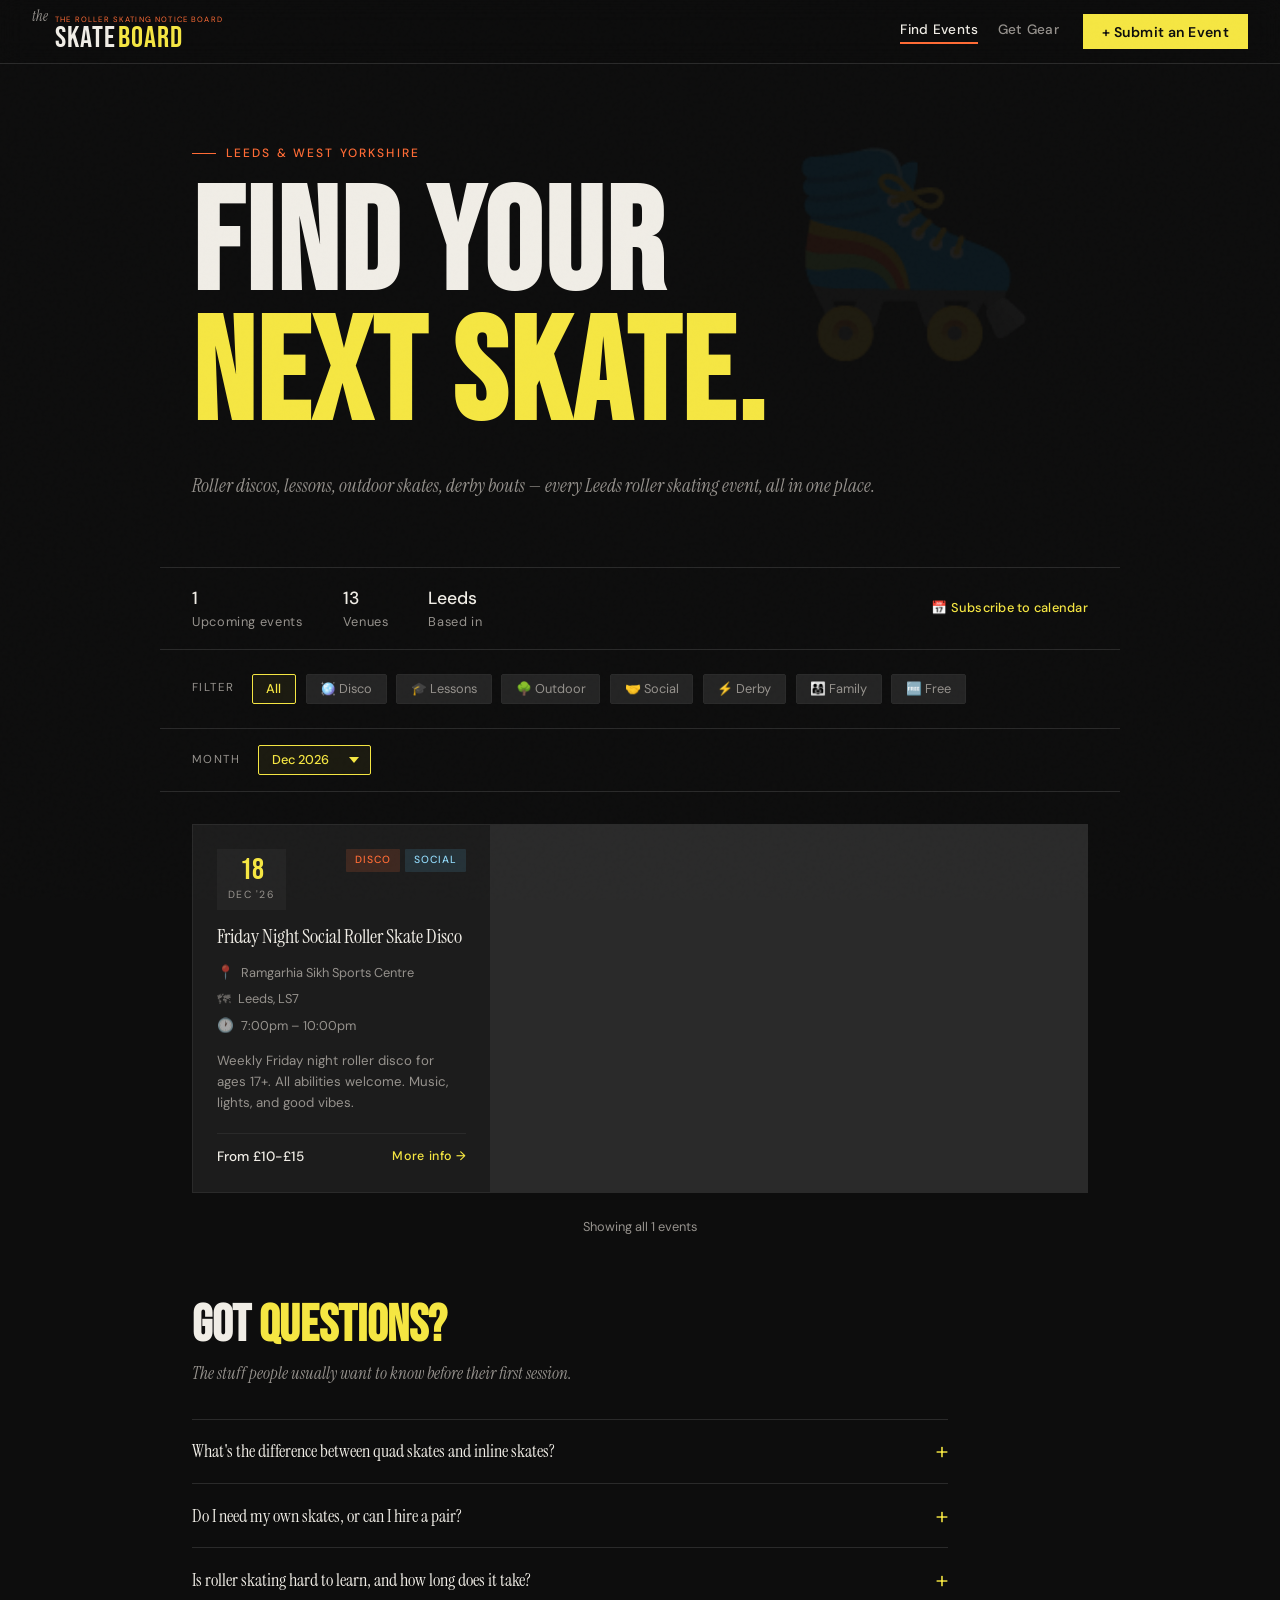
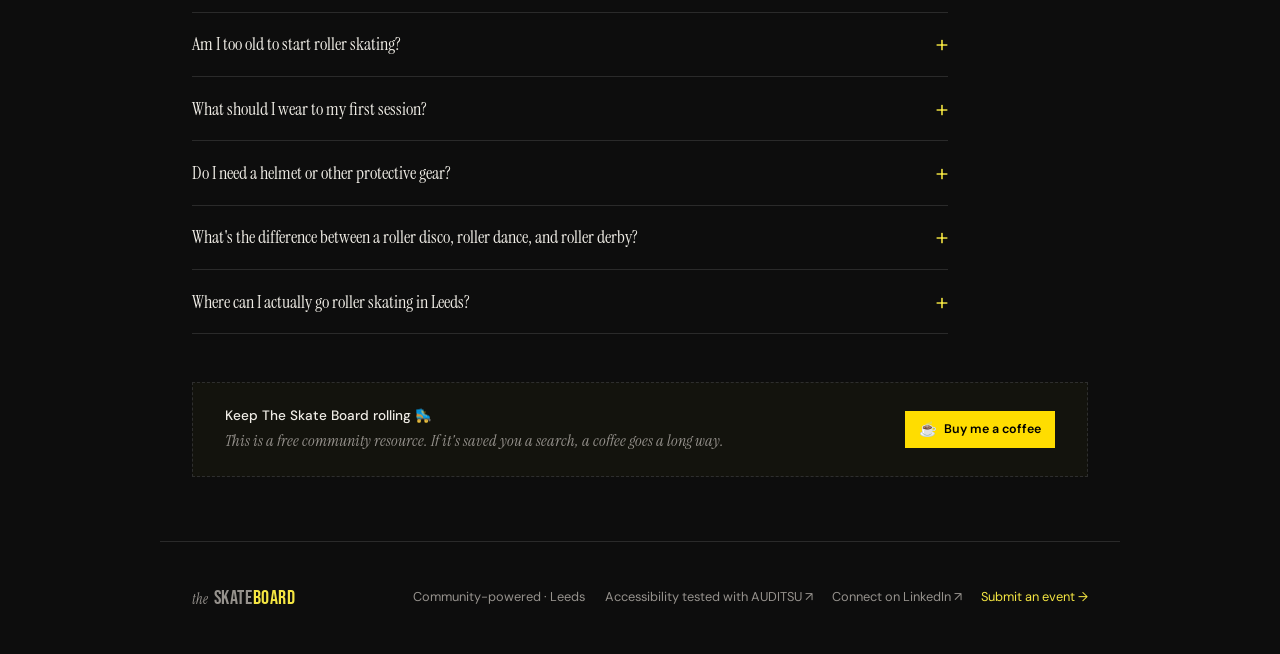
==== index.html @ 90098557 "Fix scroll-to-top doing nothing — anchor was on the sticky header Sharah confirmed the button click " ====
<!DOCTYPE html>
<html lang="en">
<head>
  <meta charset="UTF-8">
  <meta name="viewport" content="width=device-width, initial-scale=1.0">
  <title>The Skate Board — Rollerskating Events in Leeds</title>
  <meta name="description" content="Roller discos, lessons, outdoor skates, derby bouts and more — every rollerskating event in Leeds & West Yorkshire, all in one free, community-powered place.">
  <link rel="canonical" href="https://theskateboard.co.uk/">

  <link rel="icon" href="favicon.svg" type="image/svg+xml">

  <meta property="og:type" content="website">
  <meta property="og:site_name" content="The Skate Board">
  <meta property="og:title" content="The Skate Board — Rollerskating Events in Leeds">
  <meta property="og:description" content="Roller discos, lessons, outdoor skates, derby bouts and more — every rollerskating event in Leeds & West Yorkshire, all in one free, community-powered place.">
  <meta property="og:url" content="https://theskateboard.co.uk/">
  <meta property="og:image" content="https://theskateboard.co.uk/og-image.png">
  <meta property="og:image:width" content="1200">
  <meta property="og:image:height" content="630">

  <meta name="twitter:card" content="summary_large_image">
  <meta name="twitter:title" content="The Skate Board — Rollerskating Events in Leeds">
  <meta name="twitter:description" content="Roller discos, lessons, outdoor skates, derby bouts and more — every rollerskating event in Leeds & West Yorkshire, all in one free, community-powered place.">
  <meta name="twitter:image" content="https://theskateboard.co.uk/og-image.png">

  <script type="application/ld+json">
  {
    "@context": "https://schema.org",
    "@type": "FAQPage",
    "mainEntity": [
      {
        "@type": "Question",
        "name": "What's the difference between quad skates and inline skates?",
        "acceptedAnswer": { "@type": "Answer", "text": "Quad skates have four wheels arranged two-by-two, like a classic roller skate — they're generally more stable side-to-side, which makes them the go-to for roller disco, dance, and derby. Inline skates (\"rollerblades\") have wheels in a single row and suit speed and long-distance skating better. Nearly every session listed on this site is quad-skate focused." }
      },
      {
        "@type": "Question",
        "name": "Do I need my own skates, or can I hire a pair?",
        "acceptedAnswer": { "@type": "Answer", "text": "You can hire. Most beginner-friendly sessions in Leeds — including taster sessions and lessons — offer skate hire for a small extra fee, so there's nothing to buy before your first go. Once you know you're hooked, our gear page has recommendations for a first pair." }
      },
      {
        "@type": "Question",
        "name": "Is roller skating hard to learn, and how long does it take?",
        "acceptedAnswer": { "@type": "Answer", "text": "Most people can stand, push off, and stop with some confidence after two or three sessions. Getting properly comfortable — turning, skating backwards, controlling your speed — usually takes a few weeks of regular practice. Structured lessons get you there faster than going it alone." }
      },
      {
        "@type": "Question",
        "name": "Am I too old to start roller skating?",
        "acceptedAnswer": { "@type": "Answer", "text": "No — adult beginners are the backbone of the Leeds skating scene. Several sessions are aimed specifically at adults, and it's common for most attendees to be 40+. It's never too late to start." }
      },
      {
        "@type": "Question",
        "name": "What should I wear to my first session?",
        "acceptedAnswer": { "@type": "Answer", "text": "Something you can move freely in — leggings or joggers rather than jeans, and socks that come up over your ankle. Bring a water bottle; most venues warm up fast once everyone's moving." }
      },
      {
        "@type": "Question",
        "name": "Do I need a helmet or other protective gear?",
        "acceptedAnswer": { "@type": "Answer", "text": "It's strongly recommended, especially while you're learning to fall safely. A helmet and wrist guards are the two most worth having from day one, with knee pads a close third." }
      },
      {
        "@type": "Question",
        "name": "What's the difference between a roller disco, roller dance, and roller derby?",
        "acceptedAnswer": { "@type": "Answer", "text": "A roller disco is social skating to music, aimed at all levels. Roller dance is a specific skill discipline — footwork and choreography on skates, usually taught in structured classes. Roller derby is a full-contact team sport on skates." }
      },
      {
        "@type": "Question",
        "name": "Where can I actually go roller skating in Leeds?",
        "acceptedAnswer": { "@type": "Answer", "text": "Every listing on The Skate Board is a real, upcoming session somewhere in Leeds or West Yorkshire, from weekly roller discos to one-off outdoor meetups." }
      }
    ]
  }
  </script>

  <link href="https://fonts.googleapis.com/css2?family=Bebas+Neue&family=DM+Sans:ital,wght@0,300;0,400;0,500;1,300&family=Instrument+Serif:ital@0;1&display=swap" rel="stylesheet">
  <link rel="stylesheet" href="styles.css">
  <script src="https://server.fillout.com/embed/v1/"></script>
</head>
<body>

<div id="top" tabindex="-1" aria-label="Top of page"></div>
<header>
  <a href="#" class="logo">
    <span class="logo-the">the</span>
    <div class="logo-wrap">
      <span class="logo-notice">the roller skating notice board</span>
      <div style="display:flex;align-items:baseline;">
        <span class="logo-skate">Skate</span>
        <span class="logo-dot"> </span>
        <span class="logo-board">Board</span>
      </div>
    </div>
  </a>
  <div class="header-right">
    <!-- Hidden Fillout popup trigger — script needs this in the DOM -->
    <div
      id="fillout-popup"
      data-fillout-id="wkoEmzfZQ4us"
      data-fillout-embed-type="popup"
      data-fillout-button-text="open"
      data-fillout-dynamic-resize
      data-fillout-button-color="#f5e642"
      data-fillout-button-size="medium"
      data-fillout-inherit-parameters
      data-fillout-popup-size="medium"
      style="position:absolute;opacity:0;pointer-events:none;width:0;height:0;overflow:hidden;">
    </div>
    <nav class="site-nav">
      <a href="index.html" class="nav-link active">Find Events</a>
      <a href="gear.html" class="nav-link">Get Gear</a>
    </nav>
    <!-- Visible CTA — calls openFillout() -->
    <button class="submit-cta" onclick="openFillout()">+ Submit an Event</button>
  </div>
</header>

<div class="page-body">
  <aside class="sidebar sidebar-left"></aside>
  <div class="main-col">

<section class="hero">
  <div class="hero-wheel">🛼</div>
  <p class="hero-eyebrow">Leeds & West Yorkshire</p>
  <h1>Find your<br><em>next skate.</em></h1>
  <p class="hero-sub">Roller discos, lessons, outdoor skates, derby bouts — every Leeds roller skating event, all in one place.</p>
</section>

<div class="stats-bar">
  <div class="stat"><strong id="upcoming-count">—</strong>Upcoming events</div>
  <div class="stat"><strong id="venue-count">—</strong>Venues</div>
  <div class="stat"><strong>Leeds</strong>Based in</div>
  <a href="webcal://theskateboard.co.uk/events.ics" class="subscribe-link">📅 Subscribe to calendar</a>
</div>

<div class="filters-wrap">
  <span class="filter-label">Filter</span>
  <button class="filter-btn active" onclick="setFilter('all', this)">All</button>
  <button class="filter-btn" onclick="setFilter('disco', this)">🪩 Disco</button>
  <button class="filter-btn" onclick="setFilter('lesson', this)">🎓 Lessons</button>
  <button class="filter-btn" onclick="setFilter('outdoor', this)">🌳 Outdoor</button>
  <button class="filter-btn" onclick="setFilter('social', this)">🤝 Social</button>
  <button class="filter-btn" onclick="setFilter('derby', this)">⚡ Derby</button>
  <button class="filter-btn" onclick="setFilter('family', this)">👨‍👩‍👧 Family</button>
  <button class="filter-btn" onclick="setFilter('free', this)">🆓 Free</button>
</div>

<div class="filters-month-wrap">
  <span class="filter-label">Month</span>
  <select id="month-filter" class="month-select" onchange="setMonth(this.value)" aria-label="Filter events by month">
    <option value="all">All months</option>
  </select>
</div>

<section class="events-section">
  <div class="events-grid" id="events-grid" tabindex="-1"></div>
  <div class="no-results" id="no-results">
    <p style="font-size:2rem;margin-bottom:0.5rem">🛼</p>
    <p>No events found for that filter.<br>
    Know of one? <span class="fillout-trigger" onclick="openFillout()">Add it →</span></p>
  </div>
  <p class="pagination-status" id="pagination-status" aria-live="polite"></p>
  <nav class="pagination" id="pagination" aria-label="Pagination" hidden></nav>
</section>

<section class="faq-section">
  <h2 class="faq-heading">Got <em>questions?</em></h2>
  <p class="faq-intro">The stuff people usually want to know before their first session.</p>
  <div class="faq-list">
    <details class="faq-item">
      <summary>What's the difference between quad skates and inline skates?</summary>
      <p>Quad skates have four wheels arranged two-by-two, like a classic roller skate — they're generally more stable side-to-side, which makes them the go-to for roller disco, dance, and derby. Inline skates ("rollerblades") have wheels in a single row and suit speed and long-distance skating better. Nearly every session listed on this site is quad-skate focused.</p>
    </details>
    <details class="faq-item">
      <summary>Do I need my own skates, or can I hire a pair?</summary>
      <p>You can hire. Most beginner-friendly sessions in Leeds — including taster sessions and lessons — offer skate hire for a small extra fee, so there's nothing to buy before your first go. Once you know you're hooked, our <a href="gear.html">gear page</a> has recommendations for a first pair.</p>
    </details>
    <details class="faq-item">
      <summary>Is roller skating hard to learn, and how long does it take?</summary>
      <p>Most people can stand, push off, and stop with some confidence after two or three sessions. Getting properly comfortable — turning, skating backwards, controlling your speed — usually takes a few weeks of regular practice. Structured lessons (filter by "Lessons" above) get you there faster than going it alone.</p>
    </details>
    <details class="faq-item">
      <summary>Am I too old to start roller skating?</summary>
      <p>No — adult beginners are the backbone of the Leeds skating scene. Several sessions listed here are aimed specifically at adults, and it's common for most attendees to be 40+. It's never too late to start.</p>
    </details>
    <details class="faq-item">
      <summary>What should I wear to my first session?</summary>
      <p>Something you can move freely in — leggings or joggers rather than jeans, and socks that come up over your ankle (not too thick, not too thin). Bring a water bottle; most venues warm up fast once everyone's moving.</p>
    </details>
    <details class="faq-item">
      <summary>Do I need a helmet or other protective gear?</summary>
      <p>It's strongly recommended, especially while you're learning to fall safely. A helmet and wrist guards are the two most worth having from day one, with knee pads a close third. See our <a href="gear.html">gear page</a> for what we'd actually buy.</p>
    </details>
    <details class="faq-item">
      <summary>What's the difference between a roller disco, roller dance, and roller derby?</summary>
      <p>A roller disco is social skating to music, aimed at all levels. Roller dance is a specific skill discipline — footwork and choreography on skates, usually taught in structured classes. Roller derby is a full-contact team sport on skates. You'll see all three tagged on the events above, so you can filter for whichever you're after.</p>
    </details>
    <details class="faq-item">
      <summary>Where can I actually go roller skating in Leeds?</summary>
      <p>That's what this site is for — every listing above is a real, upcoming session somewhere in Leeds or West Yorkshire, from weekly roller discos to one-off outdoor meetups. Filter by type or month to find what's on next.</p>
    </details>
  </div>
</section>

<div class="support-strip">
  <div class="support-text">
    <strong>Keep The Skate Board rolling 🛼</strong>
    This is a free community resource. If it's saved you a search, a coffee goes a long way.
  </div>
  <a href="https://buymeacoffee.com/theskateboard" target="_blank" class="bmc-btn">
    <span class="bmc-cup">☕</span> Buy me a coffee
  </a>
</div>

<footer>
  <a href="#" class="footer-logo">
    <span class="footer-the">the</span>
    <span class="footer-skate">Skate</span>
    <span class="footer-board">Board</span>
  </a>
  <div class="footer-right">
    <span>Community-powered · Leeds</span>
    <a href="https://auditsu.com/" target="_blank" rel="noopener" class="footer-link">Accessibility tested with AUDITSU ↗</a>
    <a href="https://www.linkedin.com/in/sharahc/" target="_blank" rel="noopener" class="footer-link">Connect on LinkedIn ↗</a>
    <span class="fillout-trigger" onclick="openFillout()">Submit an event →</span>
  </div>
</footer>

  </div><!-- /.main-col -->
  <aside class="sidebar sidebar-right"></aside>
</div><!-- /.page-body -->

<a href="#top" id="scroll-top-btn" class="scroll-top-btn" aria-label="Scroll to top">↑</a>

<script src="script.js"></script>
</body>
</html>
---- styles.css ----
:root {
  --bg: #0d0d0d;
  --surface: #161616;
  --card: #1c1c1c;
  --border: #2a2a2a;
  --accent: #f5e642;
  --accent2: #ff6b35;
  --accent3: #b8f5e6;
  --text: #f0ede6;
  --muted: #96928d; /* was #7a7672 — failed WCAG AA 4.5:1 against every bg it's used on (measured 3.44–4.31:1 via AUDITSU/axe scan, 2026-08-04). This passes 5.0:1+ everywhere while keeping the same warm grey tint. */
  --tag-bg: #242424;
  --board-skate: #f0ede6;
  --board-board: #f5e642;
}

*, *::before, *::after { box-sizing: border-box; margin: 0; padding: 0; }

body {
  background: var(--bg);
  color: var(--text);
  font-family: 'DM Sans', sans-serif;
  font-size: 15px;
  line-height: 1.6;
  min-height: 100vh;
  overflow-x: hidden;
}

body::before {
  content: '';
  position: fixed;
  inset: 0;
  background-image: url("data:image/svg+xml,%3Csvg viewBox='0 0 256 256' xmlns='http://www.w3.org/2000/svg'%3E%3Cfilter id='noise'%3E%3CfeTurbulence type='fractalNoise' baseFrequency='0.9' numOctaves='4' stitchTiles='stitch'/%3E%3C/filter%3E%3Crect width='100%25' height='100%25' filter='url(%23noise)' opacity='0.04'/%3E%3C/svg%3E");
  pointer-events: none;
  z-index: 9999;
  opacity: 0.4;
}

/* ── Page layout ── */
.page-body {
  display: grid;
  grid-template-columns: minmax(0, 160px) 1fr minmax(0, 160px);
}

.main-col {
  min-width: 0; /* prevent grid blowout */
}

.sidebar {
  padding-top: 2rem;
}

@media (max-width: 1080px) {
  .page-body {
    grid-template-columns: 1fr;
  }
  .sidebar {
    display: none;
  }
}

/* ── Header ── */
/* backdrop-filter lives on a ::before layer, not on header itself — header
   is position:sticky, and backdrop-filter forces its own GPU compositing
   layer, which breaks sticky positioning entirely on some Android/Chrome
   GPU+driver combos. Splitting them onto separate boxes is the standard
   workaround. */
header {
  padding: 0 2rem;
  border-bottom: 1px solid var(--border);
  display: flex;
  align-items: center;
  justify-content: space-between;
  height: 64px;
  position: sticky;
  top: 0;
  z-index: 100;
}

header::before {
  content: '';
  position: absolute;
  inset: 0;
  background: rgba(13,13,13,0.92);
  backdrop-filter: blur(12px);
  -webkit-backdrop-filter: blur(12px);
  z-index: -1;
}

/* Logo: "The SKATE BOARD" — SKATE in white, BOARD in yellow
   to visually split the double meaning */
.logo {
  display: flex;
  align-items: baseline;
  gap: 0;
  text-decoration: none;
  line-height: 1;
}

.logo-the {
  font-family: 'Instrument Serif', serif;
  font-style: italic;
  font-size: 0.9rem;
  color: var(--muted);
  margin-right: 0.45rem;
  position: relative;
  top: -1px;
}

.logo-skate {
  font-family: 'Bebas Neue', sans-serif;
  font-size: 1.9rem;
  color: var(--board-skate);
  letter-spacing: 0.03em;
}

/* Small interpunct / dot between words as a visual nod to the separator */
.logo-dot {
  font-family: 'Bebas Neue', sans-serif;
  font-size: 1.9rem;
  color: var(--muted);
  margin: 0 0.08rem;
  opacity: 0.4;
}

.logo-board {
  font-family: 'Bebas Neue', sans-serif;
  font-size: 1.9rem;
  color: var(--board-board);
  letter-spacing: 0.03em;
}

/* "the roller skating notice board" label sitting above SKATE BOARD */
.logo-wrap {
  display: flex;
  flex-direction: column;
  align-items: stretch;
}

.logo-notice {
  font-size: 0.48rem;
  letter-spacing: 0.15em;
  text-transform: uppercase;
  color: var(--accent2);
  line-height: 1;
  margin-bottom: -1px;
  width: 100%;
  display: flex;
  justify-content: space-between;
}

@media (max-width: 480px) {
  .logo-notice { display: none; }
}

.header-right {
  display: flex;
  align-items: center;
  gap: 1.5rem;
}

@media (max-width: 520px) {
  header {
    flex-wrap: wrap;
    height: auto;
    padding: 0.75rem 1.25rem;
    row-gap: 0.6rem;
  }

  .header-right {
    width: 100%;
    justify-content: space-between;
  }
}

.site-nav {
  display: flex;
  align-items: center;
  gap: 1.2rem;
}

.nav-link {
  color: var(--muted);
  text-decoration: none;
  font-size: 0.85rem;
  font-weight: 500;
  letter-spacing: 0.02em;
  padding-bottom: 2px;
  border-bottom: 2px solid transparent;
  transition: color 0.15s, border-color 0.15s;
}

.nav-link:hover { color: var(--text); }

.nav-link.active {
  color: var(--text);
  border-bottom-color: var(--accent2);
}

@media (max-width: 700px) {
  .site-nav { gap: 0.85rem; }
  .nav-link { font-size: 0.78rem; }
}

/* Submit event — primary header CTA */
@keyframes submit-cta-wobble {
  0%, 85%, 100% { transform: rotate(0deg); }
  88% { transform: rotate(-4deg); }
  91% { transform: rotate(4deg); }
  94% { transform: rotate(-2deg); }
  97% { transform: rotate(2deg); }
}

.submit-cta {
  background: var(--accent);
  color: #0d0d0d;
  border: none;
  padding: 0.55rem 1.2rem;
  font-family: 'DM Sans', sans-serif;
  font-size: 0.88rem;
  font-weight: 600;
  cursor: pointer;
  letter-spacing: 0.02em;
  transition: background 0.15s, transform 0.15s;
  white-space: nowrap;
  transform-origin: center;
  animation: submit-cta-wobble 4s ease-in-out infinite;
}

.submit-cta:hover {
  background: #ffe800;
  transform: translateY(-1px);
  animation-play-state: paused;
}

@media (prefers-reduced-motion: reduce) {
  .submit-cta { animation: none; }
}

@media (max-width: 600px) {
  .submit-cta {
    padding: 0.4rem 0.75rem;
    font-size: 0.78rem;
  }
}

/* ── Hero ── */
.hero {
  padding: 5rem 2rem 4rem;
  max-width: 900px;
  position: relative;
  overflow-x: hidden;
}

.hero-eyebrow {
  font-size: 0.75rem;
  font-weight: 500;
  letter-spacing: 0.18em;
  text-transform: uppercase;
  color: var(--accent2);
  margin-bottom: 1.2rem;
  display: flex;
  align-items: center;
  gap: 0.6rem;
}

.hero-eyebrow::before {
  content: '';
  width: 24px;
  height: 1px;
  background: var(--accent2);
  display: inline-block;
}

.hero h1 {
  font-family: 'Bebas Neue', sans-serif;
  font-size: clamp(4rem, 12vw, 9rem);
  line-height: 0.9;
  letter-spacing: 0.02em;
  color: var(--text);
  margin-bottom: 1.8rem;
}

.hero h1 em {
  font-style: normal;
  color: var(--accent);
}

.hero-sub {
  font-family: 'Instrument Serif', serif;
  font-style: italic;
  font-size: 1.2rem;
  color: var(--muted);
  max-width: 480px;
  line-height: 1.7;
}

@media (min-width: 850px) {
  .hero-sub {
    max-width: 700px;
  }
}

.hero-wheel {
  position: absolute;
  right: 2rem;
  top: 3rem;
  font-size: 7rem;
  opacity: 0.07;
  pointer-events: none;
  animation: spin 20s linear infinite;
}

@media (min-width: 1080px) {
  .hero-wheel {
    right: 1rem;
    top: 1rem;
    font-size: 13rem;
  }
}

@keyframes spin {
  from { transform: rotate(-15deg); }
  to   { transform: rotate(345deg); }
}

/* ── Stats bar ── */
.stats-bar {
  border-top: 1px solid var(--border);
  border-bottom: 1px solid var(--border);
  padding: 1rem 2rem;
  display: flex;
  align-items: center;
  flex-wrap: wrap;
  gap: 2.5rem;
  font-size: 0.8rem;
  color: var(--muted);
  letter-spacing: 0.05em;
}

.subscribe-link {
  margin-left: auto;
  color: var(--accent);
  text-decoration: none;
  font-weight: 500;
  white-space: nowrap;
  letter-spacing: 0.02em;
}

.subscribe-link:hover { text-decoration: underline; }

.stat strong {
  color: var(--text);
  font-size: 1.1rem;
  font-weight: 500;
  display: block;
  letter-spacing: 0;
}

/* ── Filters ── */
.filters-wrap {
  padding: 1.5rem 2rem;
  border-bottom: 1px solid var(--border);
  display: flex;
  flex-wrap: wrap;
  gap: 0.6rem;
  align-items: center;
}

.filter-label {
  font-size: 0.72rem;
  letter-spacing: 0.12em;
  text-transform: uppercase;
  color: var(--muted);
  margin-right: 0.5rem;
}

.filter-btn {
  background: var(--tag-bg);
  border: 1px solid var(--border);
  color: var(--muted);
  padding: 0.35rem 0.85rem;
  font-family: 'DM Sans', sans-serif;
  font-size: 0.8rem;
  cursor: pointer;
  transition: all 0.15s;
  border-radius: 2px;
}

.filter-btn:hover, .filter-btn.active {
  border-color: var(--accent);
  color: var(--accent);
  background: rgba(245,230,66,0.06);
}

.filter-btn.active { font-weight: 500; }

/* ── Month filter ── */
.filters-month-wrap {
  padding: 1rem 2rem;
  border-bottom: 1px solid var(--border);
  display: flex;
  align-items: center;
  gap: 0.6rem;
}

.month-select {
  background: var(--tag-bg);
  border: 1px solid var(--border);
  color: var(--muted);
  padding: 0.35rem 2rem 0.35rem 0.85rem;
  font-family: 'DM Sans', sans-serif;
  font-size: 0.8rem;
  cursor: pointer;
  border-radius: 2px;
  appearance: none;
  -webkit-appearance: none;
  background-image: url("data:image/svg+xml,%3Csvg xmlns='http://www.w3.org/2000/svg' width='10' height='6' viewBox='0 0 10 6'%3E%3Cpath d='M0 0l5 6 5-6z' fill='%237a7672'/%3E%3C/svg%3E");
  background-repeat: no-repeat;
  background-position: right 0.7rem center;
  transition: all 0.15s;
}

.month-select:hover {
  border-color: var(--accent);
  color: var(--accent);
  background-color: rgba(245,230,66,0.06);
}

.month-select.active {
  border-color: var(--accent);
  color: var(--accent);
  font-weight: 500;
  background-image: url("data:image/svg+xml,%3Csvg xmlns='http://www.w3.org/2000/svg' width='10' height='6' viewBox='0 0 10 6'%3E%3Cpath d='M0 0l5 6 5-6z' fill='%23f5e642'/%3E%3C/svg%3E");
  background-color: rgba(245,230,66,0.06);
}

/* ── Events grid ── */
.events-section { padding: 2rem; }

.events-grid {
  display: grid;
  grid-template-columns: repeat(3, 1fr);
  gap: 1px;
  background: var(--border);
  border: 1px solid var(--border);
}

@media (max-width: 900px) {
  .events-grid { grid-template-columns: repeat(2, 1fr); }
}

@media (max-width: 560px) {
  .events-grid { grid-template-columns: 1fr; }
}

.event-card {
  background: var(--card);
  padding: 1.5rem;
  display: flex;
  flex-direction: column;
  gap: 0.8rem;
  transition: background 0.2s;
  position: relative;
  overflow: hidden;
  animation: fadeUp 0.4s ease both;
}

.event-card::before {
  content: '';
  position: absolute;
  left: 0; top: 0; bottom: 0;
  width: 3px;
  background: transparent;
  transition: background 0.2s;
}

.event-card:hover { background: #202020; }
.event-card:hover::before { background: var(--accent); }

@keyframes fadeUp {
  from { opacity: 0; transform: translateY(12px); }
  to   { opacity: 1; transform: translateY(0); }
}

.card-top {
  display: flex;
  align-items: flex-start;
  justify-content: space-between;
  gap: 1rem;
}

.event-date {
  display: flex;
  flex-direction: column;
  align-items: center;
  background: var(--tag-bg);
  padding: 0.4rem 0.7rem;
  min-width: 52px;
  text-align: center;
  flex-shrink: 0;
}

.date-day {
  font-family: 'Bebas Neue', sans-serif;
  font-size: 1.9rem;
  line-height: 1;
  color: var(--accent);
}

.date-month {
  font-size: 0.65rem;
  letter-spacing: 0.12em;
  text-transform: uppercase;
  color: var(--muted);
  margin-top: 0.1rem;
}

.event-tags {
  display: flex;
  flex-wrap: wrap;
  gap: 0.35rem;
  justify-content: flex-end;
}

.tag {
  font-size: 0.65rem;
  letter-spacing: 0.1em;
  text-transform: uppercase;
  padding: 0.2rem 0.55rem;
  border-radius: 1px;
  font-weight: 500;
}

.tag-disco   { background: rgba(255,107,53,0.15);  color: var(--accent2); }
.tag-lesson  { background: rgba(184,245,230,0.12); color: var(--accent3); }
.tag-outdoor { background: rgba(245,230,66,0.12);  color: var(--accent); }
.tag-derby   { background: rgba(200,120,255,0.15); color: #d4a0ff; }
.tag-social  { background: rgba(100,200,255,0.12); color: #90d8f8; }
.tag-family  { background: rgba(255,200,100,0.15); color: #ffc864; }
.tag-free     { background: rgba(100,255,150,0.12); color: #6fdf9e; }
.tag-taster   { background: rgba(255,180,255,0.12); color: #f0aaff; }
.tag-indoor   { background: rgba(100,180,255,0.12); color: #80b8ff; }
.tag-workshop { background: rgba(255,220,100,0.12); color: #ffd466; }
.tag-skillshare  { background: rgba(128, 164, 133, 0.12); color: #3ef82a; }


.event-name {
  font-family: 'Instrument Serif', serif;
  font-size: 1.25rem;
  line-height: 1.3;
  color: var(--text);
}

.event-meta {
  display: flex;
  flex-direction: column;
  gap: 0.3rem;
  font-size: 0.8rem;
  color: var(--muted);
}

.meta-row { display: flex; align-items: center; gap: 0.45rem; }
.meta-icon { opacity: 0.6; font-size: 0.85rem; }

.event-desc {
  font-size: 0.83rem;
  color: var(--muted);
  line-height: 1.6;
  flex-grow: 1;
}

.card-footer {
  display: flex;
  align-items: center;
  justify-content: space-between;
  margin-top: 0.4rem;
  padding-top: 0.8rem;
  border-top: 1px solid var(--border);
}

.event-price { font-size: 0.85rem; font-weight: 500; color: var(--text); }

.event-link {
  font-size: 0.78rem;
  color: var(--accent);
  text-decoration: none;
  letter-spacing: 0.05em;
  font-weight: 500;
  display: flex;
  align-items: center;
  gap: 0.3rem;
  transition: gap 0.15s;
}

.event-link:hover { gap: 0.55rem; }

/* ── Gear grid ── */
.gear-section { padding: 1rem 2rem 2rem; }

.gear-grid {
  display: grid;
  grid-template-columns: repeat(3, 1fr);
  gap: 1px;
  background: var(--border);
  border: 1px solid var(--border);
}

@media (max-width: 900px) { .gear-grid { grid-template-columns: repeat(2, 1fr); } }
@media (max-width: 560px) { .gear-grid { grid-template-columns: 1fr; } }

.gear-card {
  background: var(--card);
  display: flex;
  flex-direction: column;
  text-decoration: none;
  color: inherit;
  transition: background 0.2s;
  animation: fadeUp 0.4s ease both;
}

.gear-card:hover { background: #202020; }

.gear-photo {
  aspect-ratio: 4 / 3;
  background: #f4f2ee;
  display: flex;
  align-items: center;
  justify-content: center;
  border-bottom: 1px solid var(--border);
  position: relative;
  overflow: hidden;
}

.gear-photo img {
  width: 100%;
  height: 100%;
  object-fit: contain;
  padding: 1.1rem;
}

.gear-cat {
  position: absolute;
  top: 0.6rem;
  left: 0.6rem;
  font-size: 0.62rem;
  letter-spacing: 0.1em;
  text-transform: uppercase;
  padding: 0.2rem 0.5rem;
  border-radius: 1px;
  background: rgba(245,230,66,0.85);
  color: #0d0d0d;
  font-weight: 600;
}

.gear-body {
  padding: 1.1rem 1.3rem 1.3rem;
  display: flex;
  flex-direction: column;
  gap: 0.6rem;
  flex-grow: 1;
}

.gear-name {
  font-family: 'Instrument Serif', serif;
  font-size: 1.15rem;
  line-height: 1.3;
  color: var(--text);
}

.gear-desc {
  font-size: 0.82rem;
  color: var(--muted);
  line-height: 1.6;
  flex-grow: 1;
}

.gear-footer {
  display: flex;
  align-items: center;
  justify-content: flex-end;
  margin-top: 0.3rem;
  padding-top: 0.75rem;
  border-top: 1px solid var(--border);
}

.gear-link {
  font-size: 0.78rem;
  color: var(--accent);
  font-weight: 500;
  letter-spacing: 0.03em;
}

.gear-disclosure {
  margin: 0 2rem 3rem;
  font-size: 0.72rem;
  color: var(--muted);
  opacity: 0.75;
  max-width: 640px;
}

/* ── No results ── */
.no-results {
  display: none;
  text-align: center;
  padding: 4rem 2rem;
  color: var(--muted);
}
.no-results.visible { display: block; }

/* ── Pagination ── */
.pagination-status {
  text-align: center;
  color: var(--muted);
  font-size: 0.8rem;
  margin-top: 1.5rem;
}

.pagination {
  display: flex;
  align-items: center;
  justify-content: center;
  gap: 0.5rem;
  flex-wrap: wrap;
  margin-top: 1rem;
}

.page-btn {
  background: var(--tag-bg);
  border: 1px solid var(--border);
  color: var(--muted);
  padding: 0.35rem 0.75rem;
  font-family: 'DM Sans', sans-serif;
  font-size: 0.8rem;
  cursor: pointer;
  transition: all 0.15s;
  border-radius: 2px;
}

.page-btn:hover:not(:disabled) {
  border-color: var(--accent);
  color: var(--accent);
  background: rgba(245,230,66,0.06);
}

.page-btn:disabled {
  opacity: 0.4;
  cursor: not-allowed;
}

.page-numbers {
  display: flex;
  gap: 0.35rem;
  flex-wrap: wrap;
}

.page-number {
  min-width: 2rem;
  text-align: center;
  padding: 0.35rem 0.5rem;
}

.page-number.active {
  border-color: var(--accent);
  color: var(--accent);
  font-weight: 500;
  background: rgba(245,230,66,0.06);
}

/* ── FAQ ── */
.faq-section {
  padding: 1rem 2rem 3rem;
  max-width: 820px;
}

.faq-heading {
  font-family: 'Bebas Neue', sans-serif;
  font-size: clamp(2.2rem, 5vw, 3.2rem);
  line-height: 0.95;
  color: var(--text);
  margin-bottom: 0.6rem;
}

.faq-heading em {
  font-style: normal;
  color: var(--accent);
}

.faq-intro {
  font-family: 'Instrument Serif', serif;
  font-style: italic;
  font-size: 1.05rem;
  color: var(--muted);
  max-width: 520px;
  margin-bottom: 2rem;
}

.faq-list {
  border-top: 1px solid var(--border);
}

.faq-item {
  border-bottom: 1px solid var(--border);
}

.faq-item summary {
  padding: 1.1rem 0;
  cursor: pointer;
  font-family: 'Instrument Serif', serif;
  font-size: 1.1rem;
  color: var(--text);
  list-style: none;
  display: flex;
  justify-content: space-between;
  align-items: center;
  gap: 1.5rem;
  transition: color 0.15s;
}

.faq-item summary::-webkit-details-marker { display: none; }

.faq-item summary:hover { color: var(--accent); }

.faq-item summary::after {
  content: '+';
  font-family: 'DM Sans', sans-serif;
  font-weight: 300;
  font-size: 1.5rem;
  color: var(--accent);
  flex-shrink: 0;
  line-height: 1;
  transition: transform 0.2s;
}

.faq-item[open] summary::after { transform: rotate(45deg); }

.faq-item p {
  padding: 0 2.5rem 1.3rem 0;
  color: var(--muted);
  font-size: 0.88rem;
  line-height: 1.7;
  max-width: 640px;
}

.faq-item p a { color: var(--accent); text-decoration: none; }
.faq-item p a:hover { text-decoration: underline; }

/* ── Support strip ── */
.support-strip {
  margin: 0 2rem;
  border: 1px dashed #2e2e2e;
  padding: 1.4rem 2rem;
  display: flex;
  align-items: center;
  justify-content: space-between;
  gap: 1.5rem;
  flex-wrap: wrap;
  background: rgba(255,221,0,0.025);
}

.support-text {
  font-family: 'Instrument Serif', serif;
  font-style: italic;
  font-size: 1rem;
  color: var(--muted);
  line-height: 1.5;
}

.support-text strong {
  color: var(--text);
  font-style: normal;
  font-family: 'DM Sans', sans-serif;
  font-size: 0.85rem;
  font-weight: 500;
  display: block;
  margin-bottom: 0.2rem;
}

.bmc-btn {
  display: inline-flex;
  align-items: center;
  gap: 0.4rem;
  background: #FFDD00;
  color: #000;
  text-decoration: none;
  padding: 0.45rem 0.9rem;
  font-family: 'DM Sans', sans-serif;
  font-size: 0.78rem;
  font-weight: 600;
  white-space: nowrap;
  transition: all 0.15s;
  flex-shrink: 0;
}

.bmc-btn:hover {
  background: #ffe81a;
  transform: translateY(-1px);
}

.bmc-btn .bmc-cup { font-size: 0.9rem; }

/* ── Footer ── */
footer {
  border-top: 1px solid var(--border);
  padding: 2.5rem 2rem;
  display: flex;
  justify-content: space-between;
  align-items: center;
  flex-wrap: wrap;
  gap: 1rem;
  margin-top: 4rem;
}

.footer-logo {
  display: flex;
  align-items: baseline;
  gap: 0;
  text-decoration: none;
}

.footer-the {
  font-family: 'Instrument Serif', serif;
  font-style: italic;
  font-size: 0.85rem;
  color: var(--muted);
  margin-right: 0.35rem;
}

.footer-skate {
  font-family: 'Bebas Neue', sans-serif;
  font-size: 1.25rem;
  letter-spacing: 0.03em;
  color: var(--muted);
}

.footer-board {
  font-family: 'Bebas Neue', sans-serif;
  font-size: 1.25rem;
  letter-spacing: 0.03em;
  color: var(--accent);
}

.footer-right {
  font-size: 0.8rem;
  color: var(--muted);
  display: flex;
  align-items: center;
  gap: 1.2rem;
  flex-wrap: wrap;
}

.footer-link {
  color: var(--muted);
  text-decoration: none;
  transition: color 0.15s;
}
.footer-link:hover { color: var(--accent); }

.fillout-trigger {
  color: var(--accent);
  cursor: pointer;
  font-size: 0.8rem;
}

/* ── Scroll to top ── */
@media (prefers-reduced-motion: no-preference) {
  html { scroll-behavior: smooth; }
}

.scroll-top-btn {
  position: fixed;
  right: 1.5rem;
  bottom: 1.5rem;
  width: 42px;
  height: 42px;
  display: flex;
  align-items: center;
  justify-content: center;
  background: var(--accent);
  color: var(--bg);
  text-decoration: none;
  font-size: 1.1rem;
  border-radius: 2px;
  opacity: 0;
  pointer-events: none;
  transform: translateY(8px);
  transition: opacity 0.2s, transform 0.2s;
  z-index: 90;
}

.scroll-top-btn.visible {
  opacity: 1;
  pointer-events: auto;
  transform: translateY(0);
}

.scroll-top-btn:hover {
  background: #ffe800;
}

@media (max-width: 520px) {
  .scroll-top-btn {
    right: 1rem;
    bottom: 1rem;
  }
}
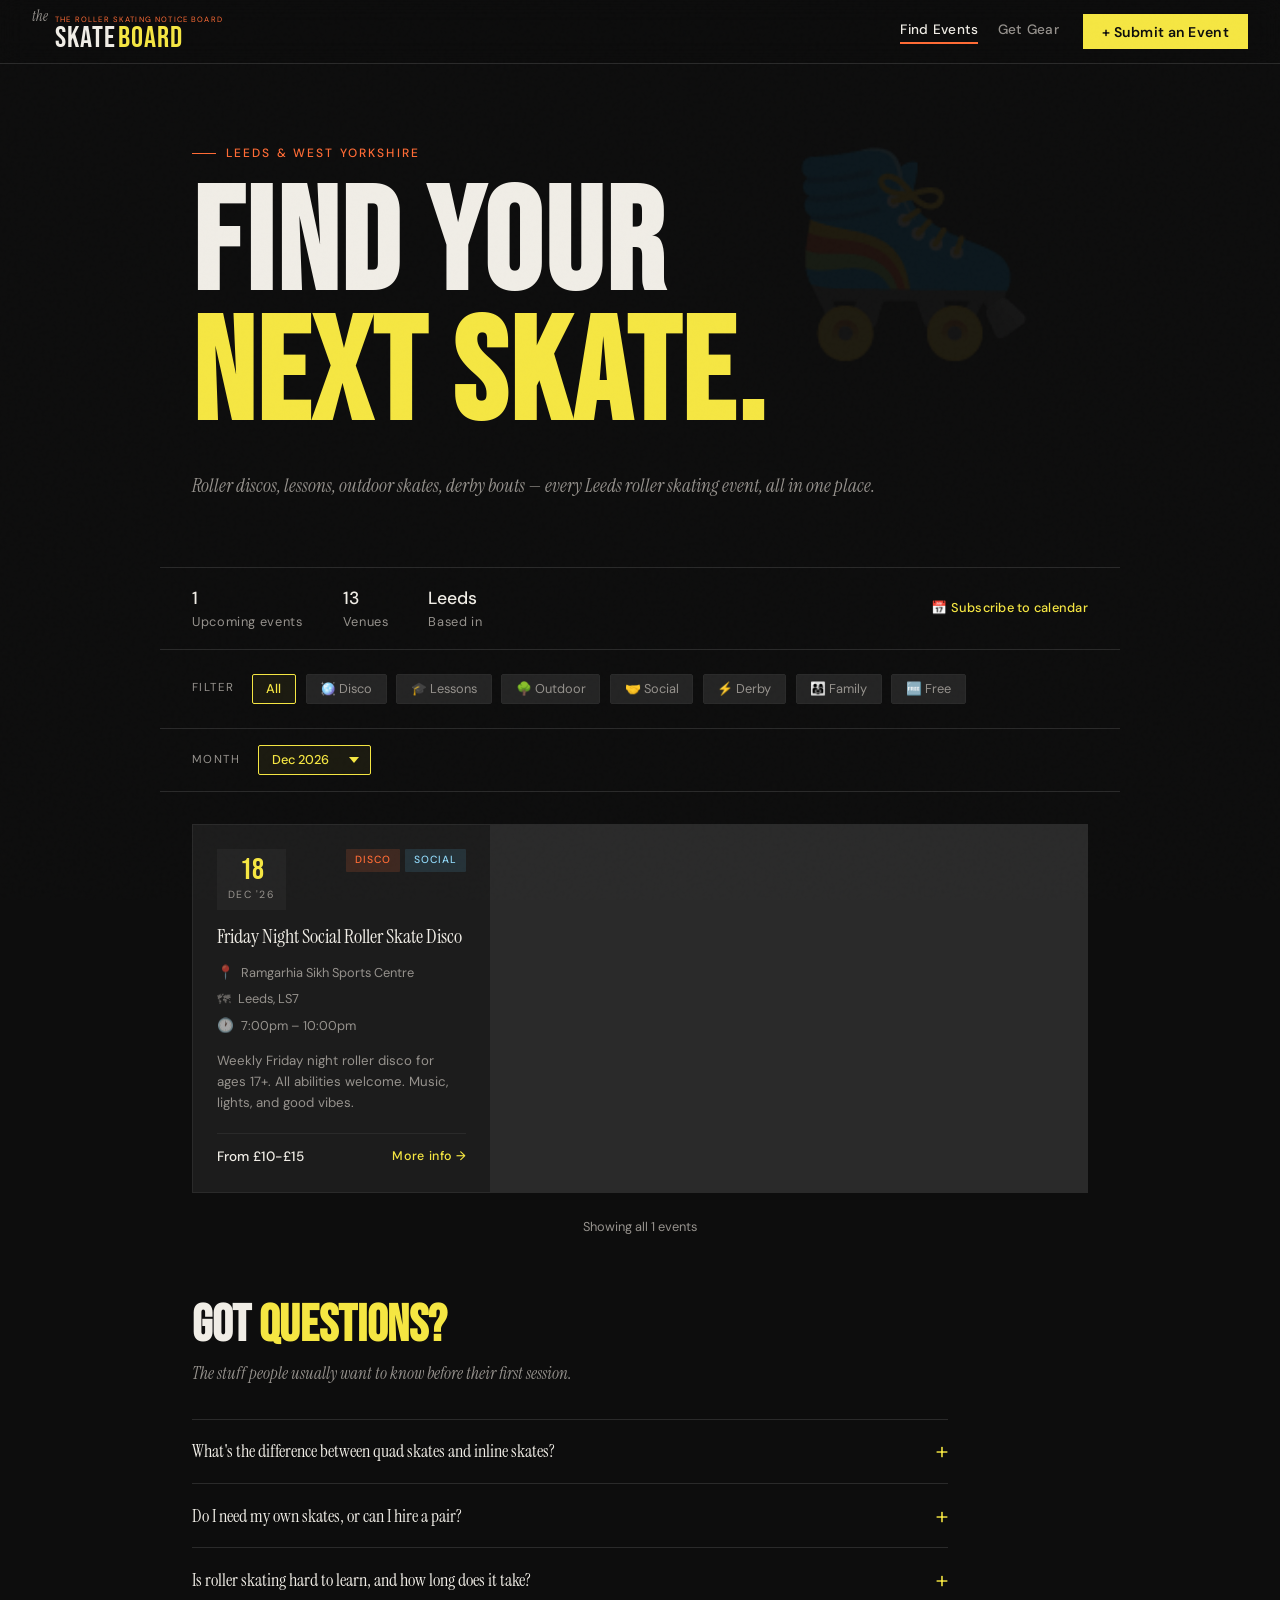
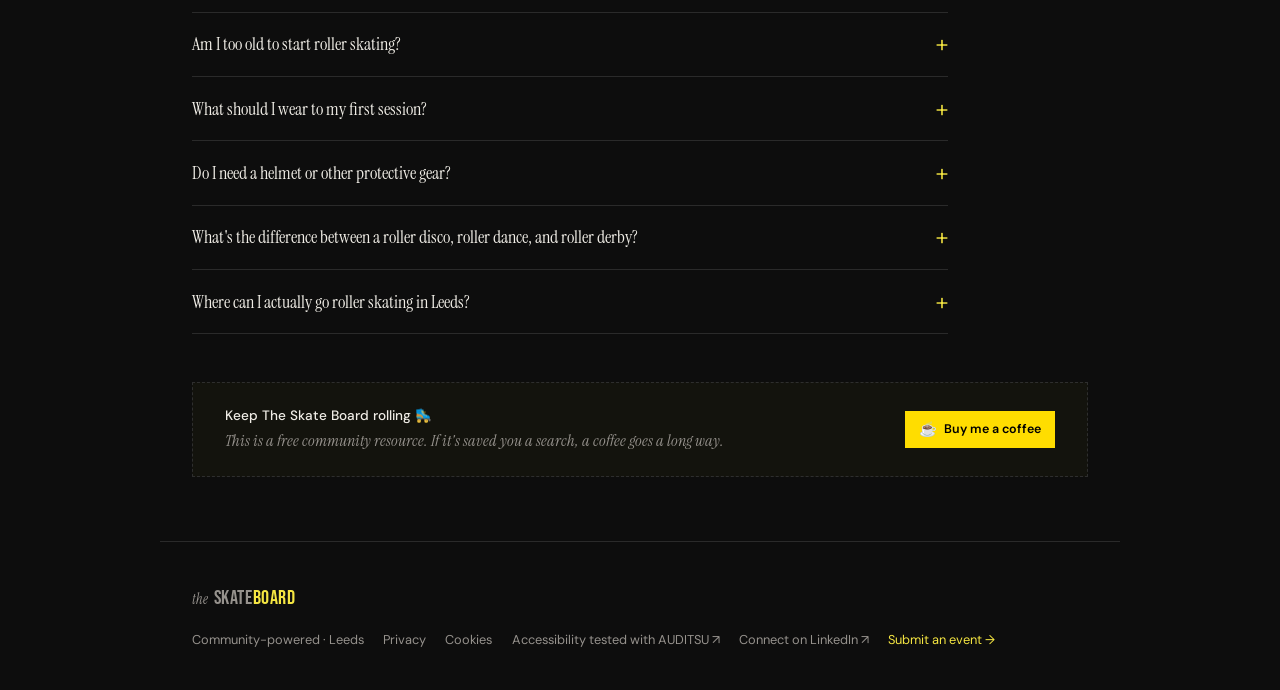
==== commit acb109e4: "Add privacy policy and cookie policy pages Two self-hosted static pages, linked from the footer on e" ====
--- a/index.html
+++ b/index.html
@@ -219,6 +219,8 @@
   </a>
   <div class="footer-right">
     <span>Community-powered · Leeds</span>
+    <a href="privacy.html" class="footer-link">Privacy</a>
+    <a href="cookies.html" class="footer-link">Cookies</a>
     <a href="https://auditsu.com/" target="_blank" rel="noopener" class="footer-link">Accessibility tested with AUDITSU ↗</a>
     <a href="https://www.linkedin.com/in/sharahc/" target="_blank" rel="noopener" class="footer-link">Connect on LinkedIn ↗</a>
     <span class="fillout-trigger" onclick="openFillout()">Submit an event →</span>
--- a/styles.css
+++ b/styles.css
@@ -1003,3 +1003,65 @@
     bottom: 1rem;
   }
 }
+
+/* ── Legal pages (privacy, cookies) ── */
+.legal-hero {
+  padding: 4rem 2rem 2rem;
+  max-width: 720px;
+}
+
+.legal-title {
+  font-family: 'Bebas Neue', sans-serif;
+  font-size: clamp(2.6rem, 6vw, 4rem);
+  line-height: 0.95;
+  color: var(--text);
+  margin-bottom: 0.6rem;
+}
+
+.legal-title em {
+  font-style: normal;
+  color: var(--accent);
+}
+
+.legal-updated {
+  font-family: 'Instrument Serif', serif;
+  font-style: italic;
+  font-size: 1rem;
+  color: var(--muted);
+}
+
+.legal-content {
+  padding: 0 2rem 4rem;
+  max-width: 720px;
+}
+
+.legal-content h2 {
+  font-family: 'Bebas Neue', sans-serif;
+  font-size: 1.5rem;
+  letter-spacing: 0.02em;
+  color: var(--text);
+  margin: 2.2rem 0 0.8rem;
+}
+
+.legal-content h2:first-child { margin-top: 0; }
+
+.legal-content p {
+  color: var(--muted);
+  font-size: 0.92rem;
+  line-height: 1.75;
+  margin-bottom: 1rem;
+}
+
+.legal-content ul {
+  color: var(--muted);
+  font-size: 0.92rem;
+  line-height: 1.75;
+  margin: 0 0 1rem 1.2rem;
+}
+
+.legal-content li { margin-bottom: 0.4rem; }
+
+.legal-content a { color: var(--accent); text-decoration: none; }
+.legal-content a:hover { text-decoration: underline; }
+
+.legal-content strong { color: var(--text); }
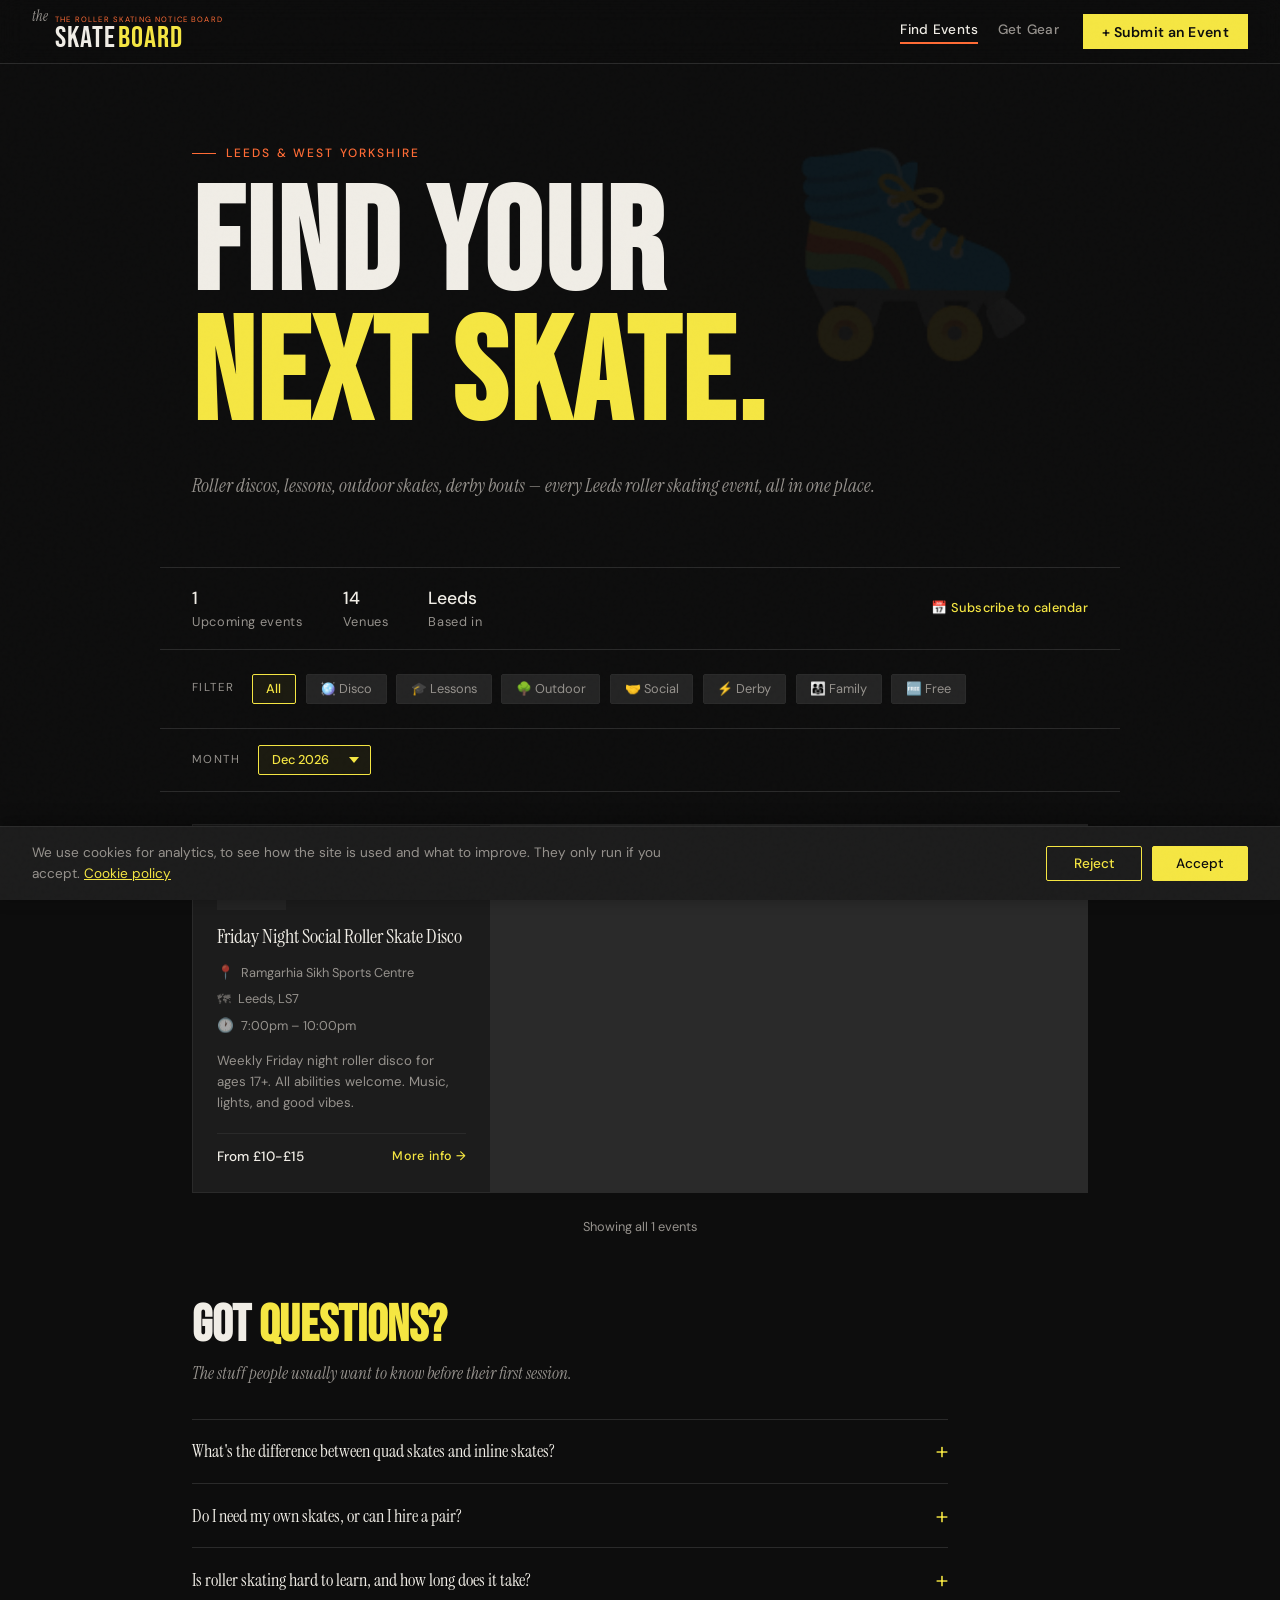
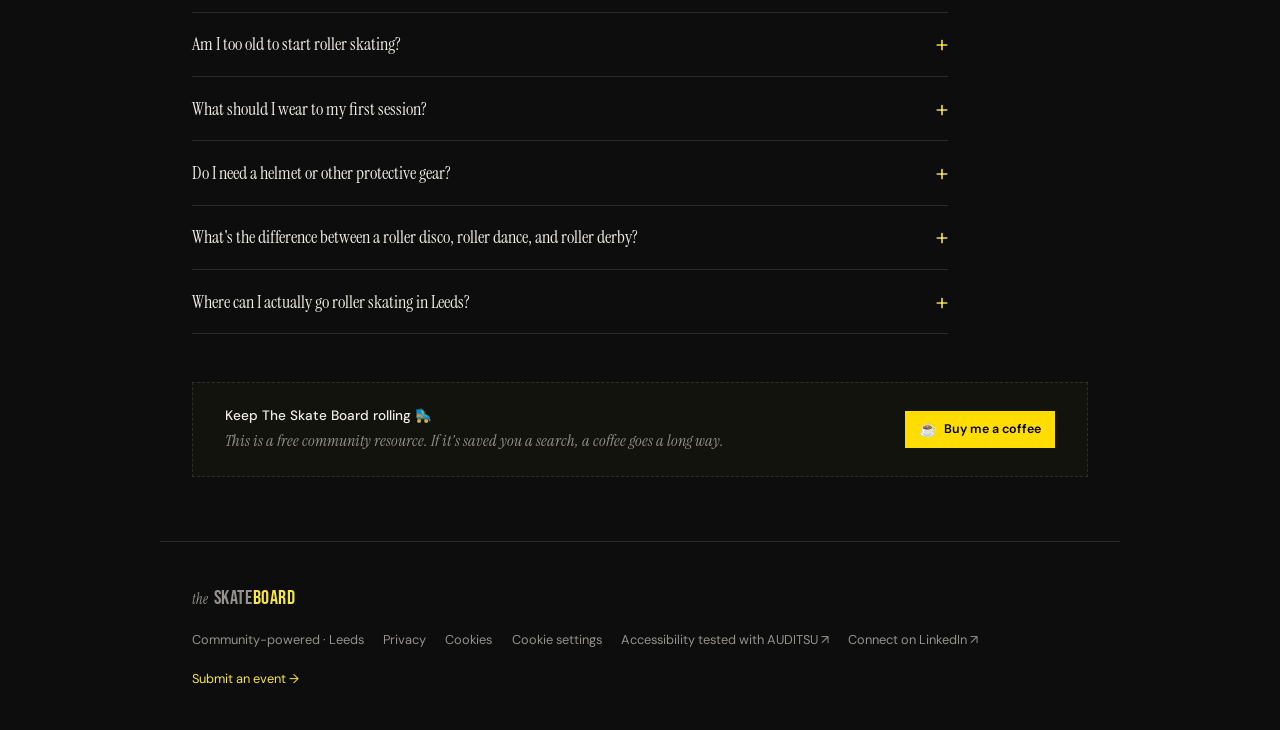
==== commit 83861a8d: "Add cookie consent banner, gating analytics behind Accept Shows a banner on first visit with equal A" ====
--- a/index.html
+++ b/index.html
@@ -221,6 +221,7 @@
     <span>Community-powered · Leeds</span>
     <a href="privacy.html" class="footer-link">Privacy</a>
     <a href="cookies.html" class="footer-link">Cookies</a>
+    <button type="button" class="footer-link footer-btn" onclick="openCookieSettings()">Cookie settings</button>
     <a href="https://auditsu.com/" target="_blank" rel="noopener" class="footer-link">Accessibility tested with AUDITSU ↗</a>
     <a href="https://www.linkedin.com/in/sharahc/" target="_blank" rel="noopener" class="footer-link">Connect on LinkedIn ↗</a>
     <span class="fillout-trigger" onclick="openFillout()">Submit an event →</span>
@@ -233,6 +234,7 @@
 
 <a href="#top" id="scroll-top-btn" class="scroll-top-btn" aria-label="Scroll to top">↑</a>
 
+<script src="consent.js"></script>
 <script src="script.js"></script>
 </body>
 </html>
--- a/styles.css
+++ b/styles.css
@@ -1065,3 +1065,75 @@
 .legal-content a:hover { text-decoration: underline; }
 
 .legal-content strong { color: var(--text); }
+
+/* ── Cookie consent banner ── */
+.cookie-banner {
+  position: fixed;
+  left: 0;
+  right: 0;
+  bottom: 0;
+  z-index: 95;
+  background: var(--card);
+  border-top: 1px solid var(--border);
+  padding: 1rem 2rem;
+  display: flex;
+  align-items: center;
+  justify-content: space-between;
+  gap: 1.2rem;
+  flex-wrap: wrap;
+  box-shadow: 0 -4px 16px rgba(0,0,0,0.4);
+}
+
+.cookie-banner[hidden] { display: none; }
+
+.cookie-banner-text {
+  color: var(--muted);
+  font-size: 0.85rem;
+  line-height: 1.5;
+  max-width: 640px;
+}
+
+.cookie-banner-text a { color: var(--accent); }
+
+.cookie-banner-actions {
+  display: flex;
+  gap: 0.6rem;
+  flex-shrink: 0;
+}
+
+.cookie-btn {
+  font-family: 'DM Sans', sans-serif;
+  font-size: 0.85rem;
+  font-weight: 500;
+  padding: 0.5rem 1.1rem;
+  border-radius: 2px;
+  cursor: pointer;
+  border: 1px solid var(--accent);
+  min-width: 96px;
+}
+
+.cookie-btn-accept {
+  background: var(--accent);
+  color: var(--bg);
+}
+
+.cookie-btn-reject {
+  background: transparent;
+  color: var(--accent);
+}
+
+.cookie-btn:hover { opacity: 0.85; }
+
+.cookie-btn:focus-visible {
+  outline: 2px solid var(--accent2);
+  outline-offset: 2px;
+}
+
+/* Footer "Cookie settings" button: looks like the other footer links */
+.footer-btn {
+  background: none;
+  border: 0;
+  padding: 0;
+  font: inherit;
+  cursor: pointer;
+}
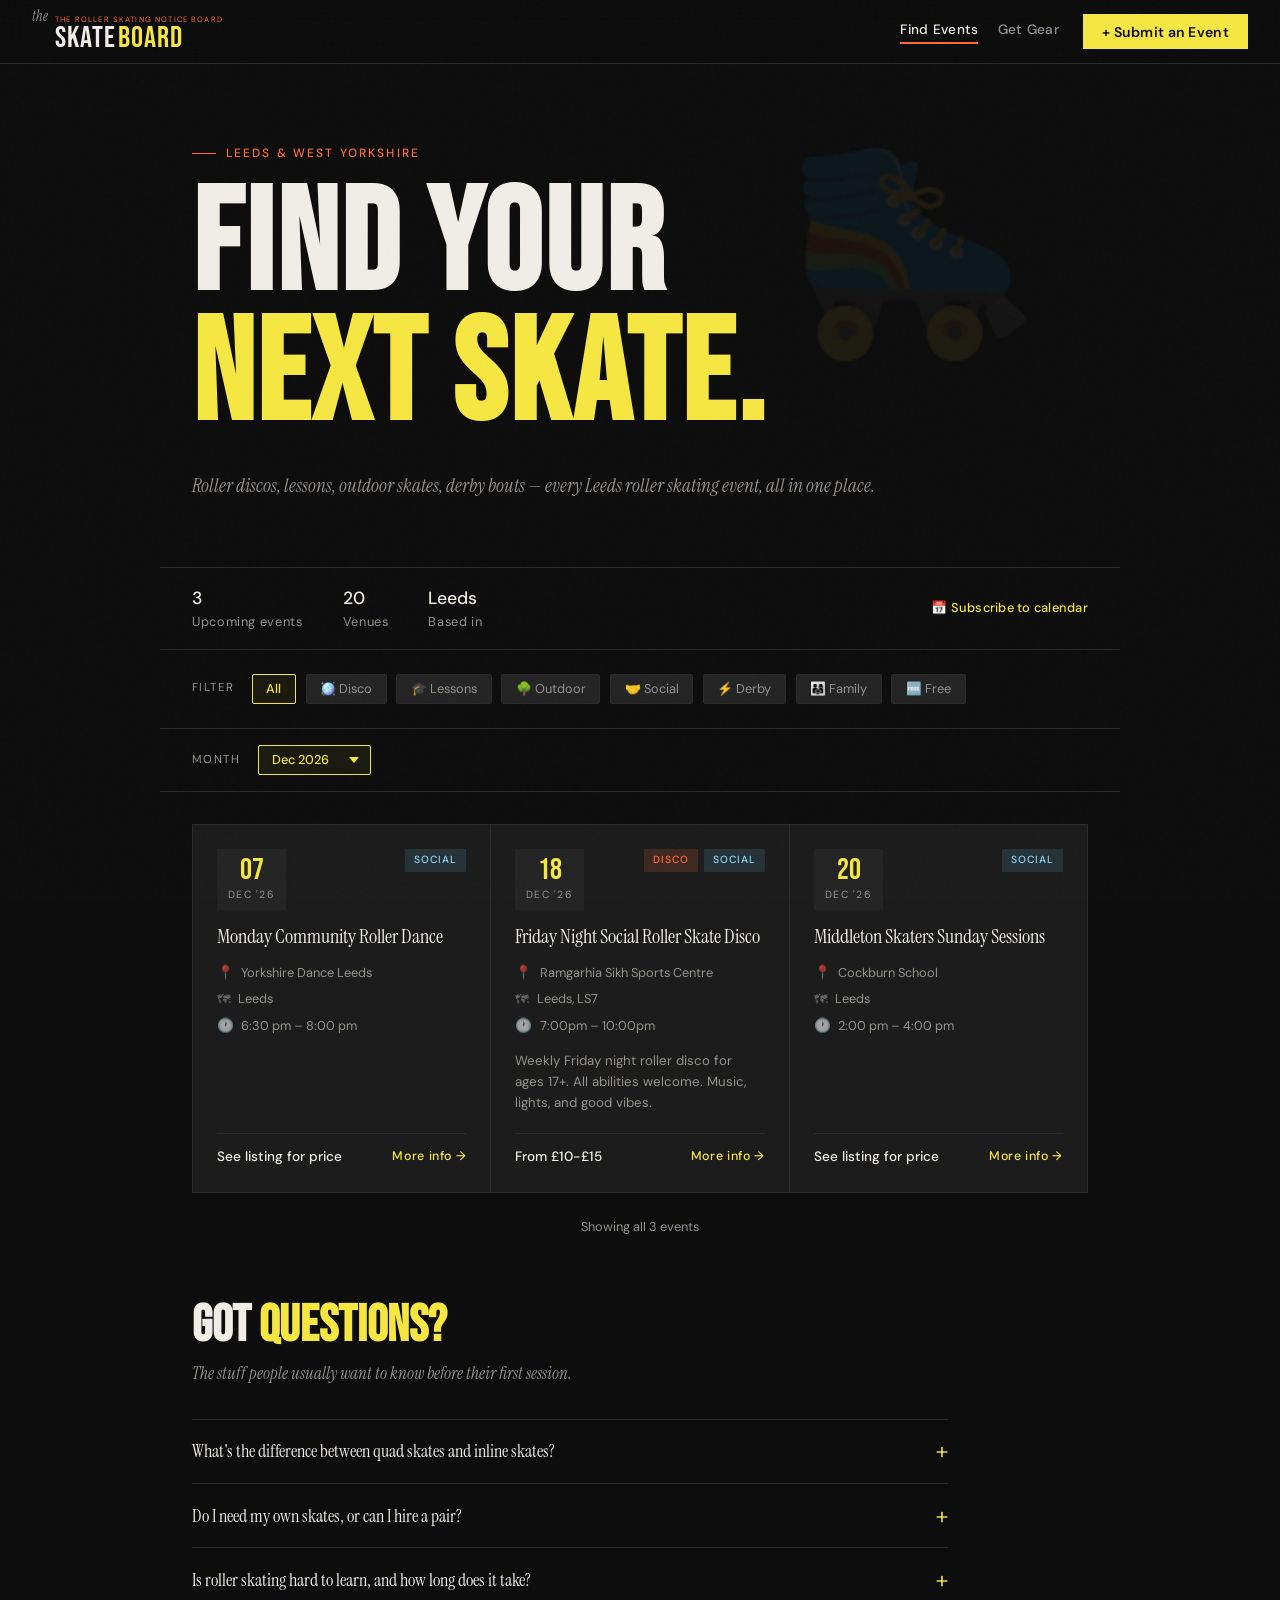
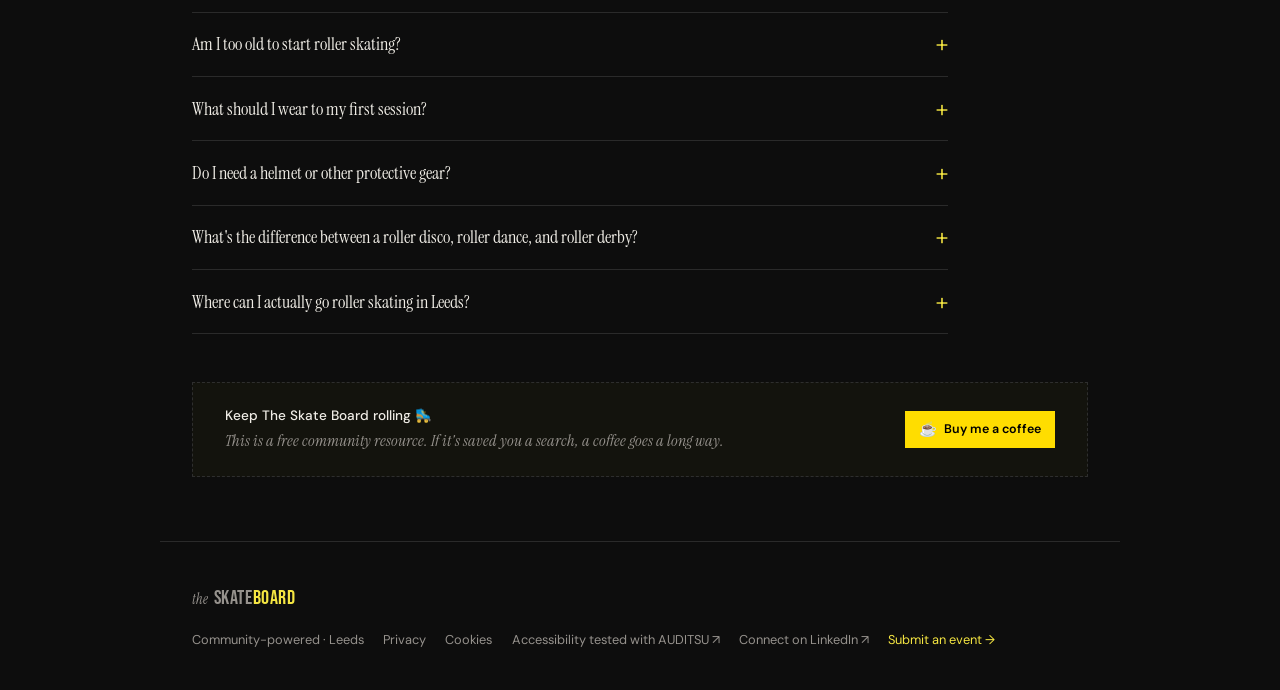
==== commit 612ad20b: "Replace custom consent banner with Google's AdSense consent message Sharah picked Google's three-cho" ====
--- a/index.html
+++ b/index.html
@@ -3,6 +3,28 @@
 <head>
   <meta charset="UTF-8">
   <meta name="viewport" content="width=device-width, initial-scale=1.0">
+  <!-- Consent Mode defaults — must be set before any Google tag loads.
+       Google's own consent message (AdSense > Privacy & messaging) updates
+       these once the visitor responds; see consent.js for Microsoft Clarity,
+       which isn't a Google product and doesn't see this automatically. -->
+  <script>
+    window.dataLayer = window.dataLayer || [];
+    function gtag(){dataLayer.push(arguments);}
+    gtag('consent', 'default', {
+      'ad_storage': 'denied',
+      'ad_user_data': 'denied',
+      'ad_personalization': 'denied',
+      'analytics_storage': 'denied'
+    });
+  </script>
+  <!-- Google AdSense — also triggers the configured consent message -->
+  <script async src="https://pagead2.googlesyndication.com/pagead/js/adsbygoogle.js?client=ca-pub-9092493215791248" crossorigin="anonymous"></script>
+  <!-- Google Analytics -->
+  <script async src="https://www.googletagmanager.com/gtag/js?id=G-58JVDY3B9N"></script>
+  <script>
+    gtag('js', new Date());
+    gtag('config', 'G-58JVDY3B9N');
+  </script>
   <title>The Skate Board — Rollerskating Events in Leeds</title>
   <meta name="description" content="Roller discos, lessons, outdoor skates, derby bouts and more — every rollerskating event in Leeds & West Yorkshire, all in one free, community-powered place.">
   <link rel="canonical" href="https://theskateboard.co.uk/">
@@ -221,7 +243,7 @@
     <span>Community-powered · Leeds</span>
     <a href="privacy.html" class="footer-link">Privacy</a>
     <a href="cookies.html" class="footer-link">Cookies</a>
-    <button type="button" class="footer-link footer-btn" onclick="openCookieSettings()">Cookie settings</button>
+    <a href="javascript:window.googlefc.showRevocationMessage();" class="footer-link cookie-settings-link" style="display:none;">Cookie settings</a>
     <a href="https://auditsu.com/" target="_blank" rel="noopener" class="footer-link">Accessibility tested with AUDITSU ↗</a>
     <a href="https://www.linkedin.com/in/sharahc/" target="_blank" rel="noopener" class="footer-link">Connect on LinkedIn ↗</a>
     <span class="fillout-trigger" onclick="openFillout()">Submit an event →</span>
--- a/styles.css
+++ b/styles.css
@@ -1066,74 +1066,7 @@
 
 .legal-content strong { color: var(--text); }
 
-/* ── Cookie consent banner ── */
-.cookie-banner {
-  position: fixed;
-  left: 0;
-  right: 0;
-  bottom: 0;
-  z-index: 95;
-  background: var(--card);
-  border-top: 1px solid var(--border);
-  padding: 1rem 2rem;
-  display: flex;
-  align-items: center;
-  justify-content: space-between;
-  gap: 1.2rem;
-  flex-wrap: wrap;
-  box-shadow: 0 -4px 16px rgba(0,0,0,0.4);
-}
-
-.cookie-banner[hidden] { display: none; }
-
-.cookie-banner-text {
-  color: var(--muted);
-  font-size: 0.85rem;
-  line-height: 1.5;
-  max-width: 640px;
-}
-
-.cookie-banner-text a { color: var(--accent); }
-
-.cookie-banner-actions {
-  display: flex;
-  gap: 0.6rem;
-  flex-shrink: 0;
-}
-
-.cookie-btn {
-  font-family: 'DM Sans', sans-serif;
-  font-size: 0.85rem;
-  font-weight: 500;
-  padding: 0.5rem 1.1rem;
-  border-radius: 2px;
-  cursor: pointer;
-  border: 1px solid var(--accent);
-  min-width: 96px;
-}
-
-.cookie-btn-accept {
-  background: var(--accent);
-  color: var(--bg);
-}
-
-.cookie-btn-reject {
-  background: transparent;
-  color: var(--accent);
-}
-
-.cookie-btn:hover { opacity: 0.85; }
-
-.cookie-btn:focus-visible {
-  outline: 2px solid var(--accent2);
-  outline-offset: 2px;
-}
-
-/* Footer "Cookie settings" button: looks like the other footer links */
-.footer-btn {
-  background: none;
-  border: 0;
-  padding: 0;
-  font: inherit;
-  cursor: pointer;
-}
+/* Ad/analytics/Clarity consent is now handled by Google's own consent
+   message (AdSense > Privacy & messaging) — see consent.js and the
+   gtag/AdSense tags in each page's <head>. The custom banner this site
+   used before that lived here; removed along with it. */
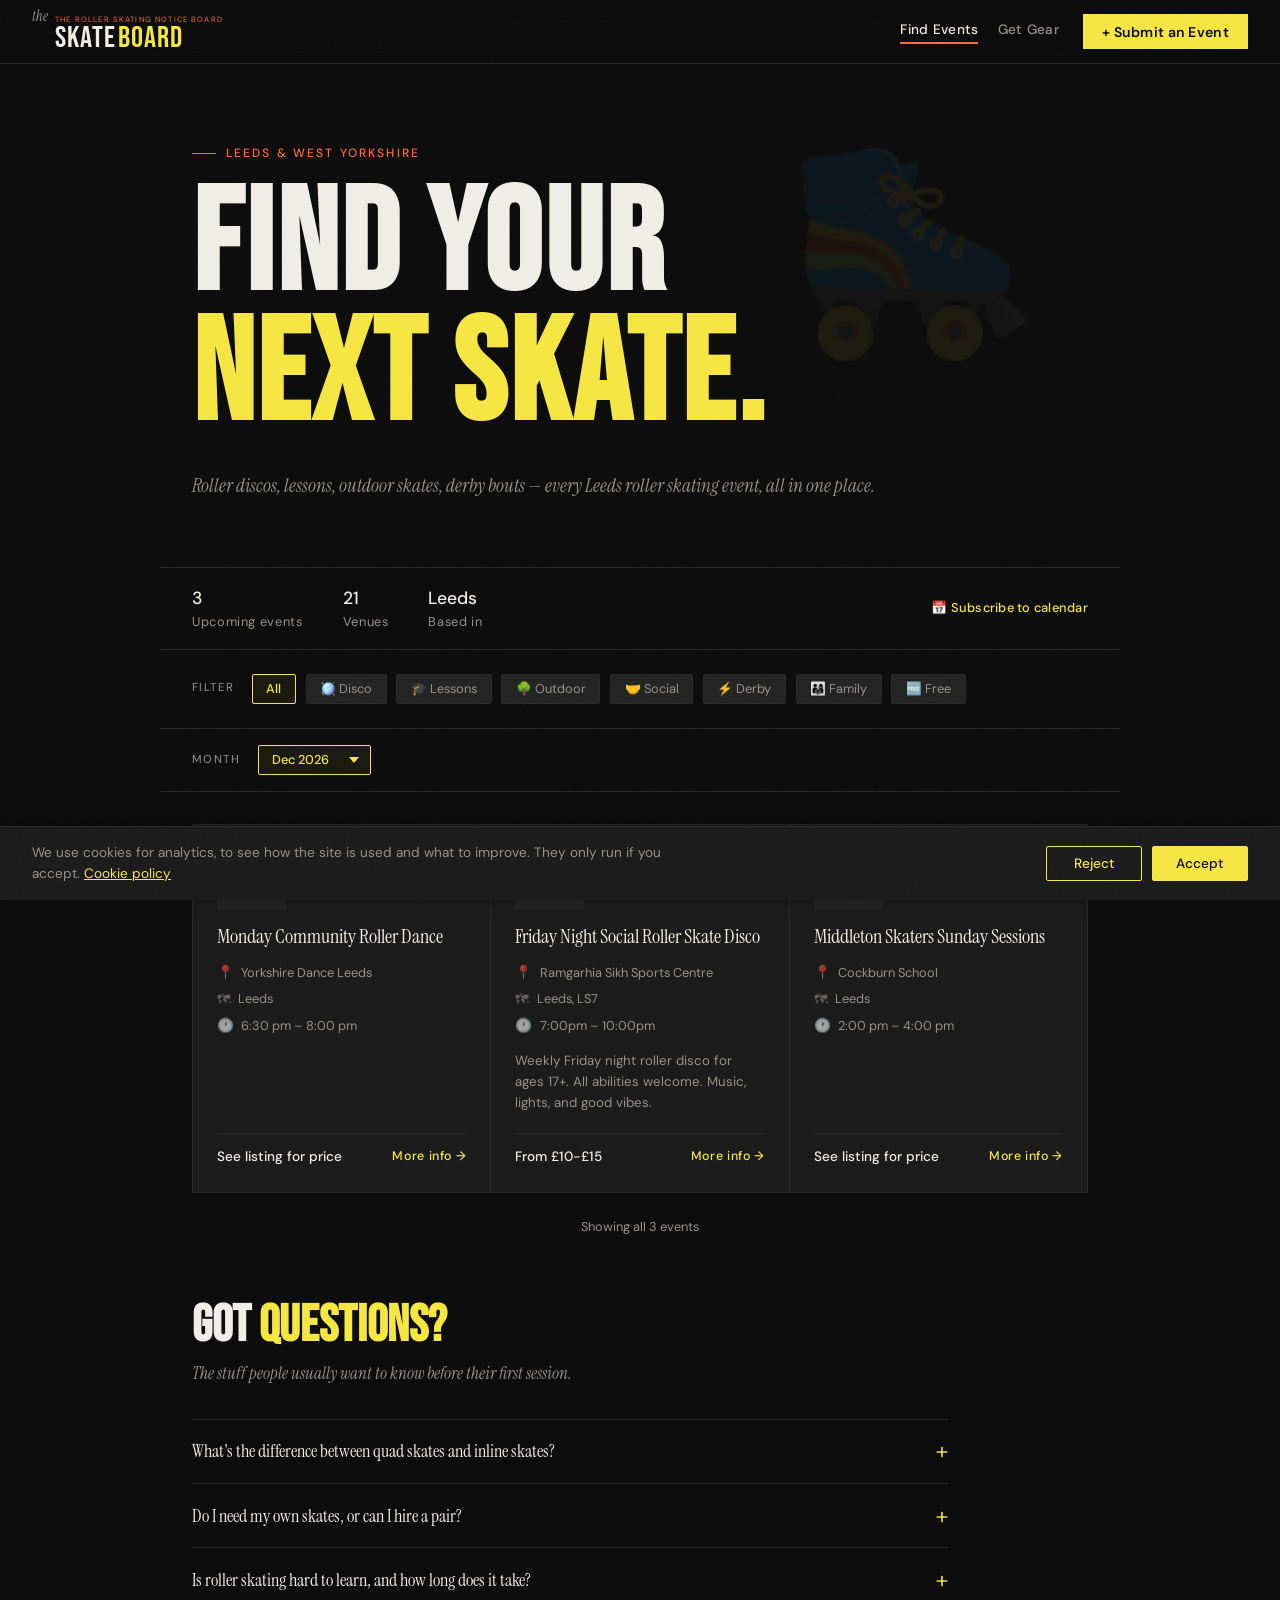
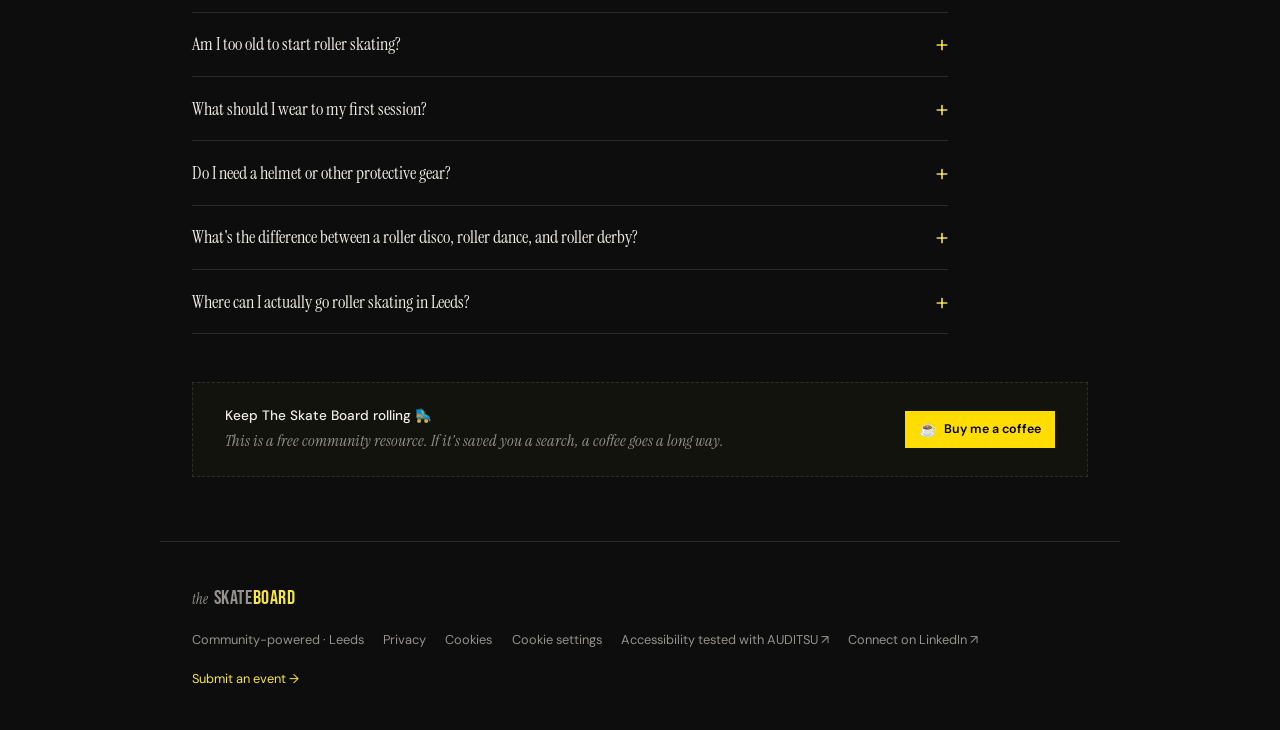
==== commit 925363d5: "Revert "Replace custom consent banner with Google's AdSense consent message (#385)" This reverts com" ====
--- a/index.html
+++ b/index.html
@@ -3,28 +3,6 @@
 <head>
   <meta charset="UTF-8">
   <meta name="viewport" content="width=device-width, initial-scale=1.0">
-  <!-- Consent Mode defaults — must be set before any Google tag loads.
-       Google's own consent message (AdSense > Privacy & messaging) updates
-       these once the visitor responds; see consent.js for Microsoft Clarity,
-       which isn't a Google product and doesn't see this automatically. -->
-  <script>
-    window.dataLayer = window.dataLayer || [];
-    function gtag(){dataLayer.push(arguments);}
-    gtag('consent', 'default', {
-      'ad_storage': 'denied',
-      'ad_user_data': 'denied',
-      'ad_personalization': 'denied',
-      'analytics_storage': 'denied'
-    });
-  </script>
-  <!-- Google AdSense — also triggers the configured consent message -->
-  <script async src="https://pagead2.googlesyndication.com/pagead/js/adsbygoogle.js?client=ca-pub-9092493215791248" crossorigin="anonymous"></script>
-  <!-- Google Analytics -->
-  <script async src="https://www.googletagmanager.com/gtag/js?id=G-58JVDY3B9N"></script>
-  <script>
-    gtag('js', new Date());
-    gtag('config', 'G-58JVDY3B9N');
-  </script>
   <title>The Skate Board — Rollerskating Events in Leeds</title>
   <meta name="description" content="Roller discos, lessons, outdoor skates, derby bouts and more — every rollerskating event in Leeds & West Yorkshire, all in one free, community-powered place.">
   <link rel="canonical" href="https://theskateboard.co.uk/">
@@ -243,7 +221,7 @@
     <span>Community-powered · Leeds</span>
     <a href="privacy.html" class="footer-link">Privacy</a>
     <a href="cookies.html" class="footer-link">Cookies</a>
-    <a href="javascript:window.googlefc.showRevocationMessage();" class="footer-link cookie-settings-link" style="display:none;">Cookie settings</a>
+    <button type="button" class="footer-link footer-btn" onclick="openCookieSettings()">Cookie settings</button>
     <a href="https://auditsu.com/" target="_blank" rel="noopener" class="footer-link">Accessibility tested with AUDITSU ↗</a>
     <a href="https://www.linkedin.com/in/sharahc/" target="_blank" rel="noopener" class="footer-link">Connect on LinkedIn ↗</a>
     <span class="fillout-trigger" onclick="openFillout()">Submit an event →</span>
--- a/styles.css
+++ b/styles.css
@@ -1066,7 +1066,74 @@
 
 .legal-content strong { color: var(--text); }
 
-/* Ad/analytics/Clarity consent is now handled by Google's own consent
-   message (AdSense > Privacy & messaging) — see consent.js and the
-   gtag/AdSense tags in each page's <head>. The custom banner this site
-   used before that lived here; removed along with it. */
+/* ── Cookie consent banner ── */
+.cookie-banner {
+  position: fixed;
+  left: 0;
+  right: 0;
+  bottom: 0;
+  z-index: 95;
+  background: var(--card);
+  border-top: 1px solid var(--border);
+  padding: 1rem 2rem;
+  display: flex;
+  align-items: center;
+  justify-content: space-between;
+  gap: 1.2rem;
+  flex-wrap: wrap;
+  box-shadow: 0 -4px 16px rgba(0,0,0,0.4);
+}
+
+.cookie-banner[hidden] { display: none; }
+
+.cookie-banner-text {
+  color: var(--muted);
+  font-size: 0.85rem;
+  line-height: 1.5;
+  max-width: 640px;
+}
+
+.cookie-banner-text a { color: var(--accent); }
+
+.cookie-banner-actions {
+  display: flex;
+  gap: 0.6rem;
+  flex-shrink: 0;
+}
+
+.cookie-btn {
+  font-family: 'DM Sans', sans-serif;
+  font-size: 0.85rem;
+  font-weight: 500;
+  padding: 0.5rem 1.1rem;
+  border-radius: 2px;
+  cursor: pointer;
+  border: 1px solid var(--accent);
+  min-width: 96px;
+}
+
+.cookie-btn-accept {
+  background: var(--accent);
+  color: var(--bg);
+}
+
+.cookie-btn-reject {
+  background: transparent;
+  color: var(--accent);
+}
+
+.cookie-btn:hover { opacity: 0.85; }
+
+.cookie-btn:focus-visible {
+  outline: 2px solid var(--accent2);
+  outline-offset: 2px;
+}
+
+/* Footer "Cookie settings" button: looks like the other footer links */
+.footer-btn {
+  background: none;
+  border: 0;
+  padding: 0;
+  font: inherit;
+  cursor: pointer;
+}
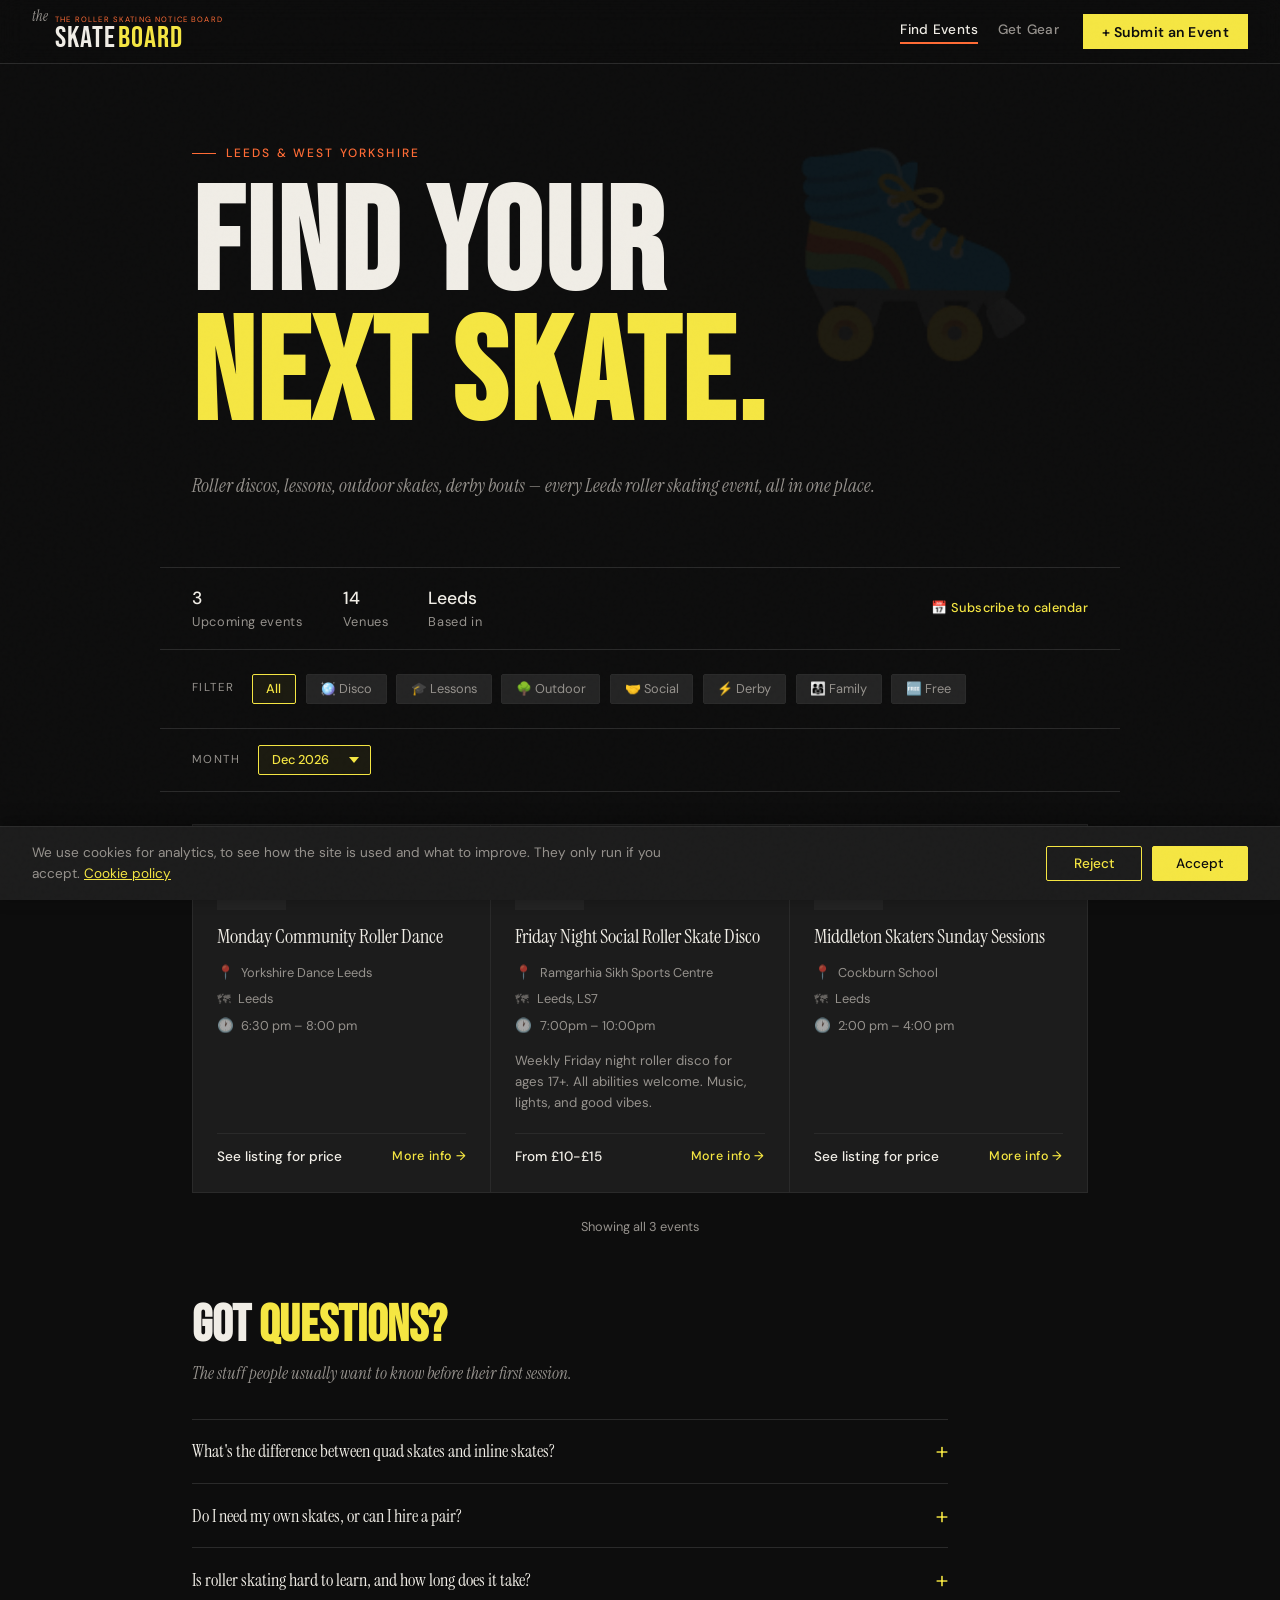
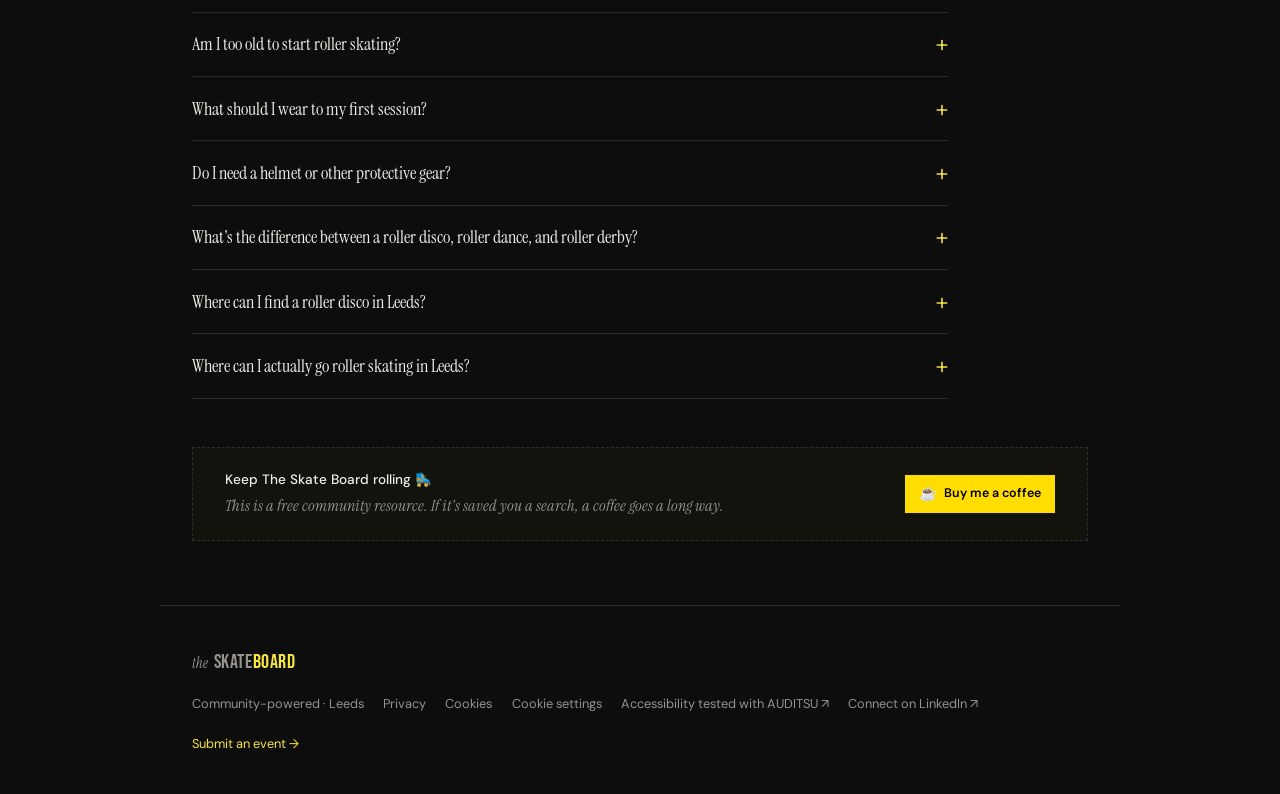
==== commit 7674746b: "Add FAQ for "roller disco near me" search intent Sharah pulled the Search Console query report (3 mo" ====
--- a/index.html
+++ b/index.html
@@ -62,6 +62,11 @@
         "@type": "Question",
         "name": "What's the difference between a roller disco, roller dance, and roller derby?",
         "acceptedAnswer": { "@type": "Answer", "text": "A roller disco is social skating to music, aimed at all levels. Roller dance is a specific skill discipline — footwork and choreography on skates, usually taught in structured classes. Roller derby is a full-contact team sport on skates." }
+      },
+      {
+        "@type": "Question",
+        "name": "Where can I find a roller disco in Leeds?",
+        "acceptedAnswer": { "@type": "Answer", "text": "Filter the events above by Disco to see every upcoming roller disco in Leeds and West Yorkshire — new dates get added as venues announce them, so it's worth checking back regularly." }
       },
       {
         "@type": "Question",
@@ -195,6 +200,10 @@
       <p>A roller disco is social skating to music, aimed at all levels. Roller dance is a specific skill discipline — footwork and choreography on skates, usually taught in structured classes. Roller derby is a full-contact team sport on skates. You'll see all three tagged on the events above, so you can filter for whichever you're after.</p>
     </details>
     <details class="faq-item">
+      <summary>Where can I find a roller disco in Leeds?</summary>
+      <p>Use the <strong>Disco</strong> filter above to see every upcoming roller disco in Leeds and West Yorkshire in one place — new dates get added as venues announce them, so it's worth checking back regularly or subscribing to the calendar feed.</p>
+    </details>
+    <details class="faq-item">
       <summary>Where can I actually go roller skating in Leeds?</summary>
       <p>That's what this site is for — every listing above is a real, upcoming session somewhere in Leeds or West Yorkshire, from weekly roller discos to one-off outdoor meetups. Filter by type or month to find what's on next.</p>
     </details>
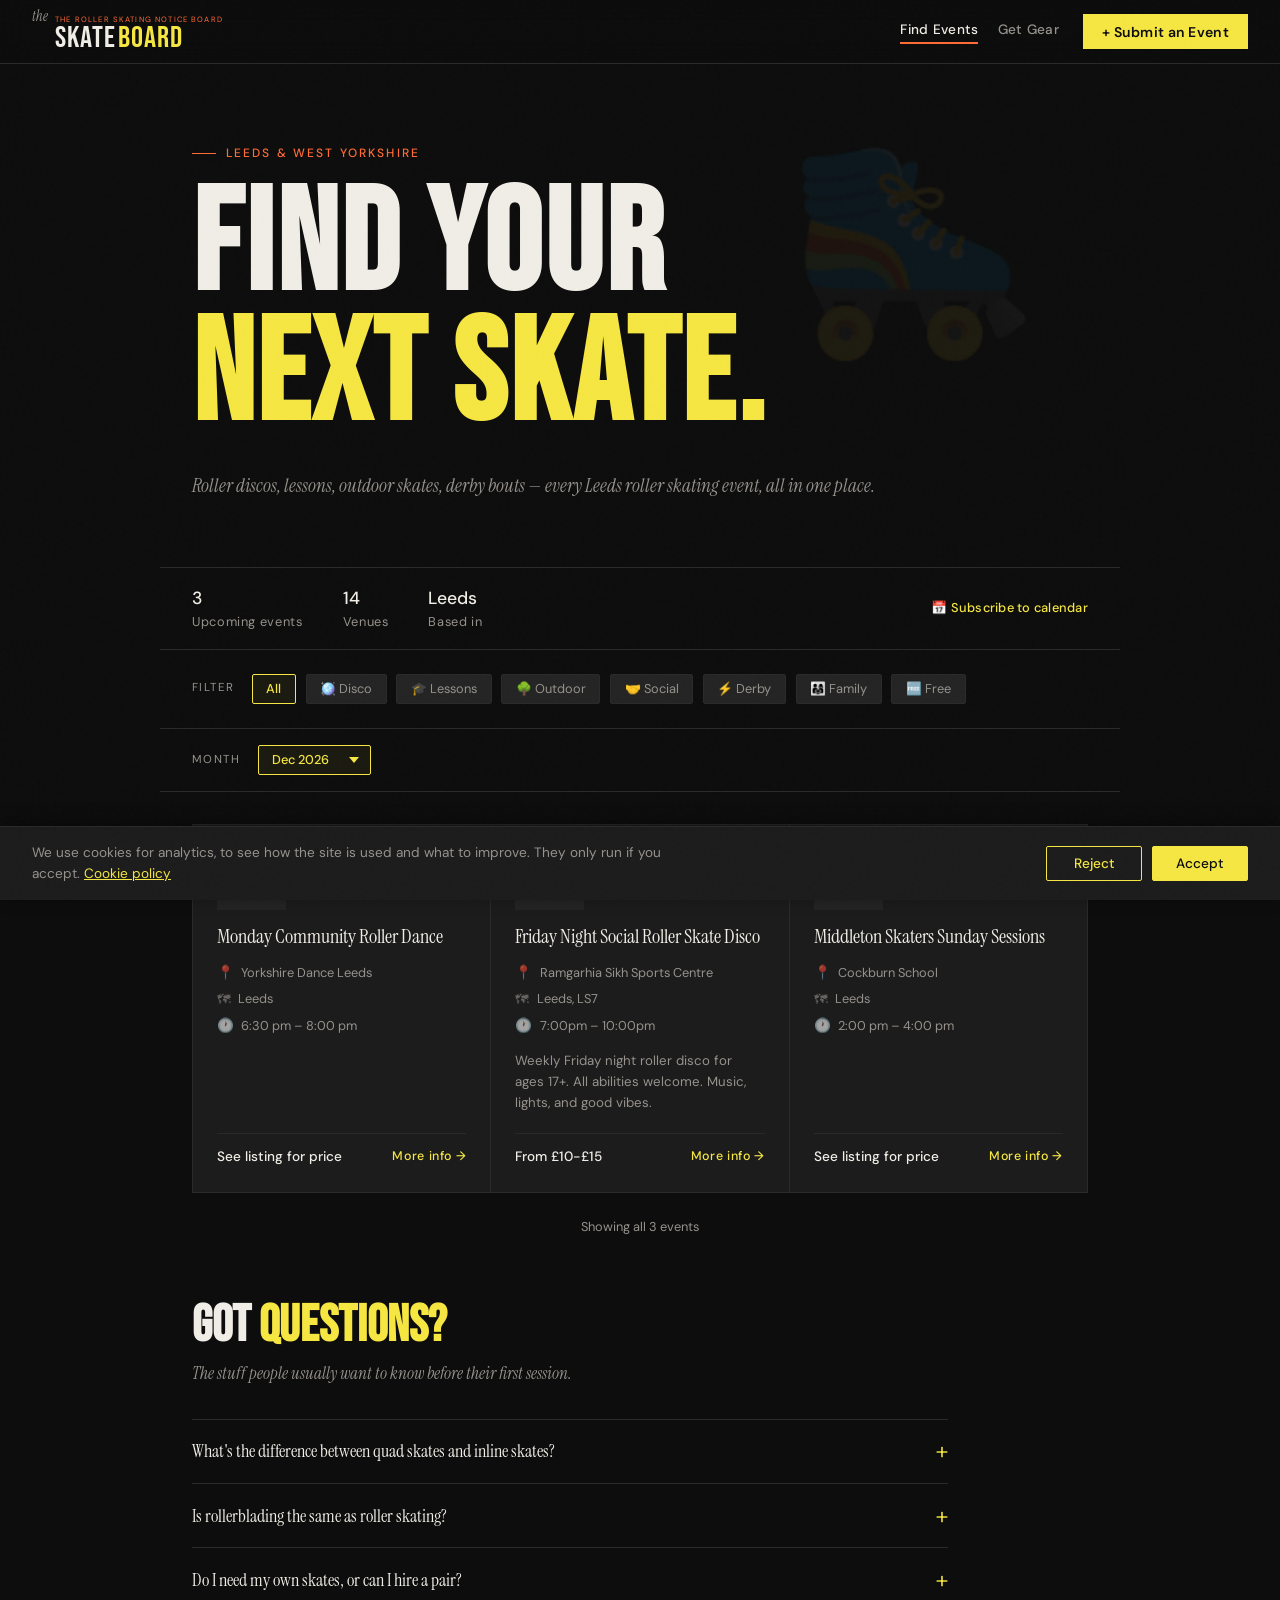
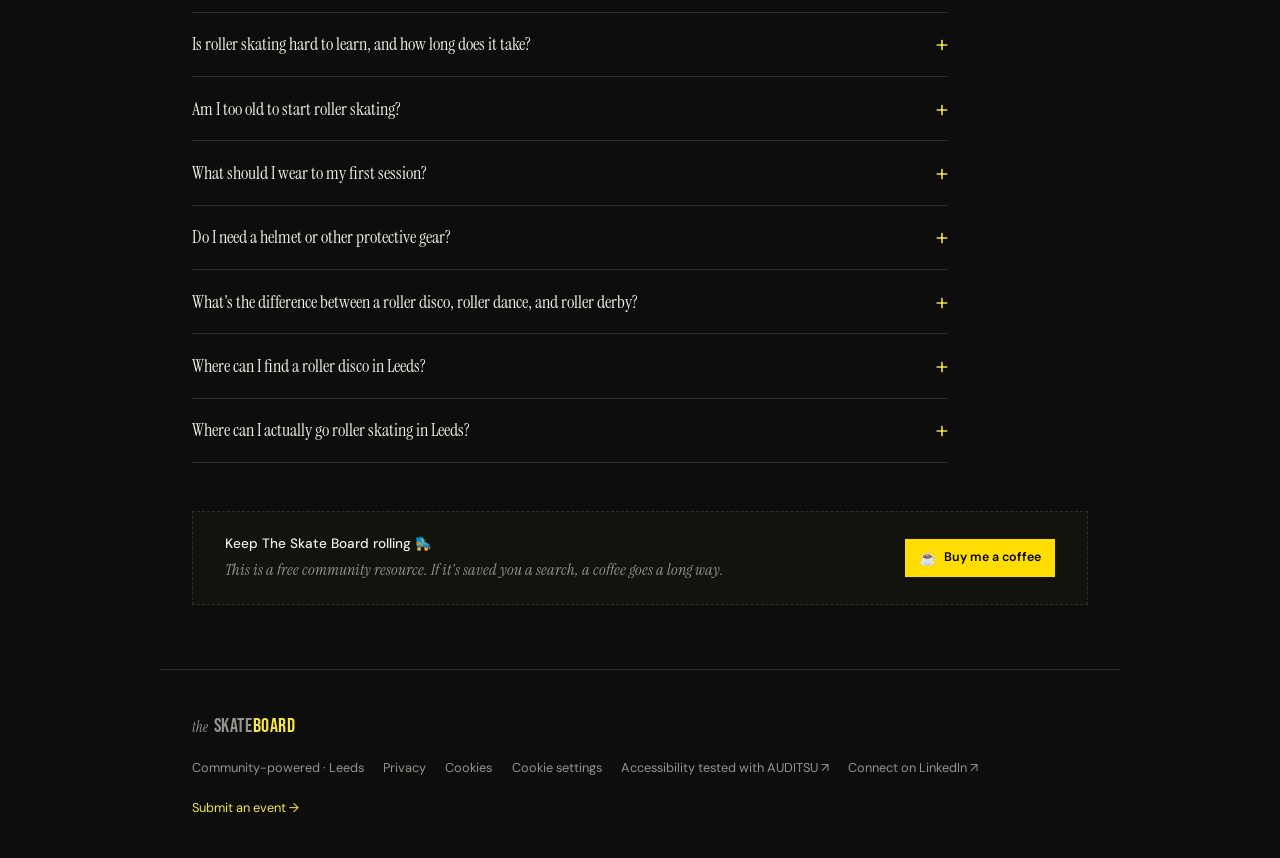
==== commit 731cb802: "Add FAQ for "rollerblading vs roller skating" search intent Search Console shows "roller blading" an" ====
--- a/index.html
+++ b/index.html
@@ -32,6 +32,11 @@
         "@type": "Question",
         "name": "What's the difference between quad skates and inline skates?",
         "acceptedAnswer": { "@type": "Answer", "text": "Quad skates have four wheels arranged two-by-two, like a classic roller skate — they're generally more stable side-to-side, which makes them the go-to for roller disco, dance, and derby. Inline skates (\"rollerblades\") have wheels in a single row and suit speed and long-distance skating better. Nearly every session listed on this site is quad-skate focused." }
+      },
+      {
+        "@type": "Question",
+        "name": "Is rollerblading the same as roller skating?",
+        "acceptedAnswer": { "@type": "Answer", "text": "Not quite, though the terms get used interchangeably. Rollerblading means skating on inline skates — wheels in a single row, named after the Rollerblade brand. Roller skating, the focus of this site, means quad skates — four wheels, two-by-two — which most people find easier to balance on at low speed, especially as a beginner. If you're coming to a session listed here, you'll be on quads, not blades." }
       },
       {
         "@type": "Question",
@@ -176,6 +181,10 @@
       <p>Quad skates have four wheels arranged two-by-two, like a classic roller skate — they're generally more stable side-to-side, which makes them the go-to for roller disco, dance, and derby. Inline skates ("rollerblades") have wheels in a single row and suit speed and long-distance skating better. Nearly every session listed on this site is quad-skate focused.</p>
     </details>
     <details class="faq-item">
+      <summary>Is rollerblading the same as roller skating?</summary>
+      <p>Not quite, though the terms get used interchangeably. Rollerblading means skating on inline skates — wheels in a single row, named after the Rollerblade brand. Roller skating, the focus of this site, means quad skates — four wheels, two-by-two — which most people find easier to balance on at low speed, especially as a beginner. If you're coming to a session listed here, you'll be on quads, not blades.</p>
+    </details>
+    <details class="faq-item">
       <summary>Do I need my own skates, or can I hire a pair?</summary>
       <p>You can hire. Most beginner-friendly sessions in Leeds — including taster sessions and lessons — offer skate hire for a small extra fee, so there's nothing to buy before your first go. Once you know you're hooked, our <a href="gear.html">gear page</a> has recommendations for a first pair.</p>
     </details>
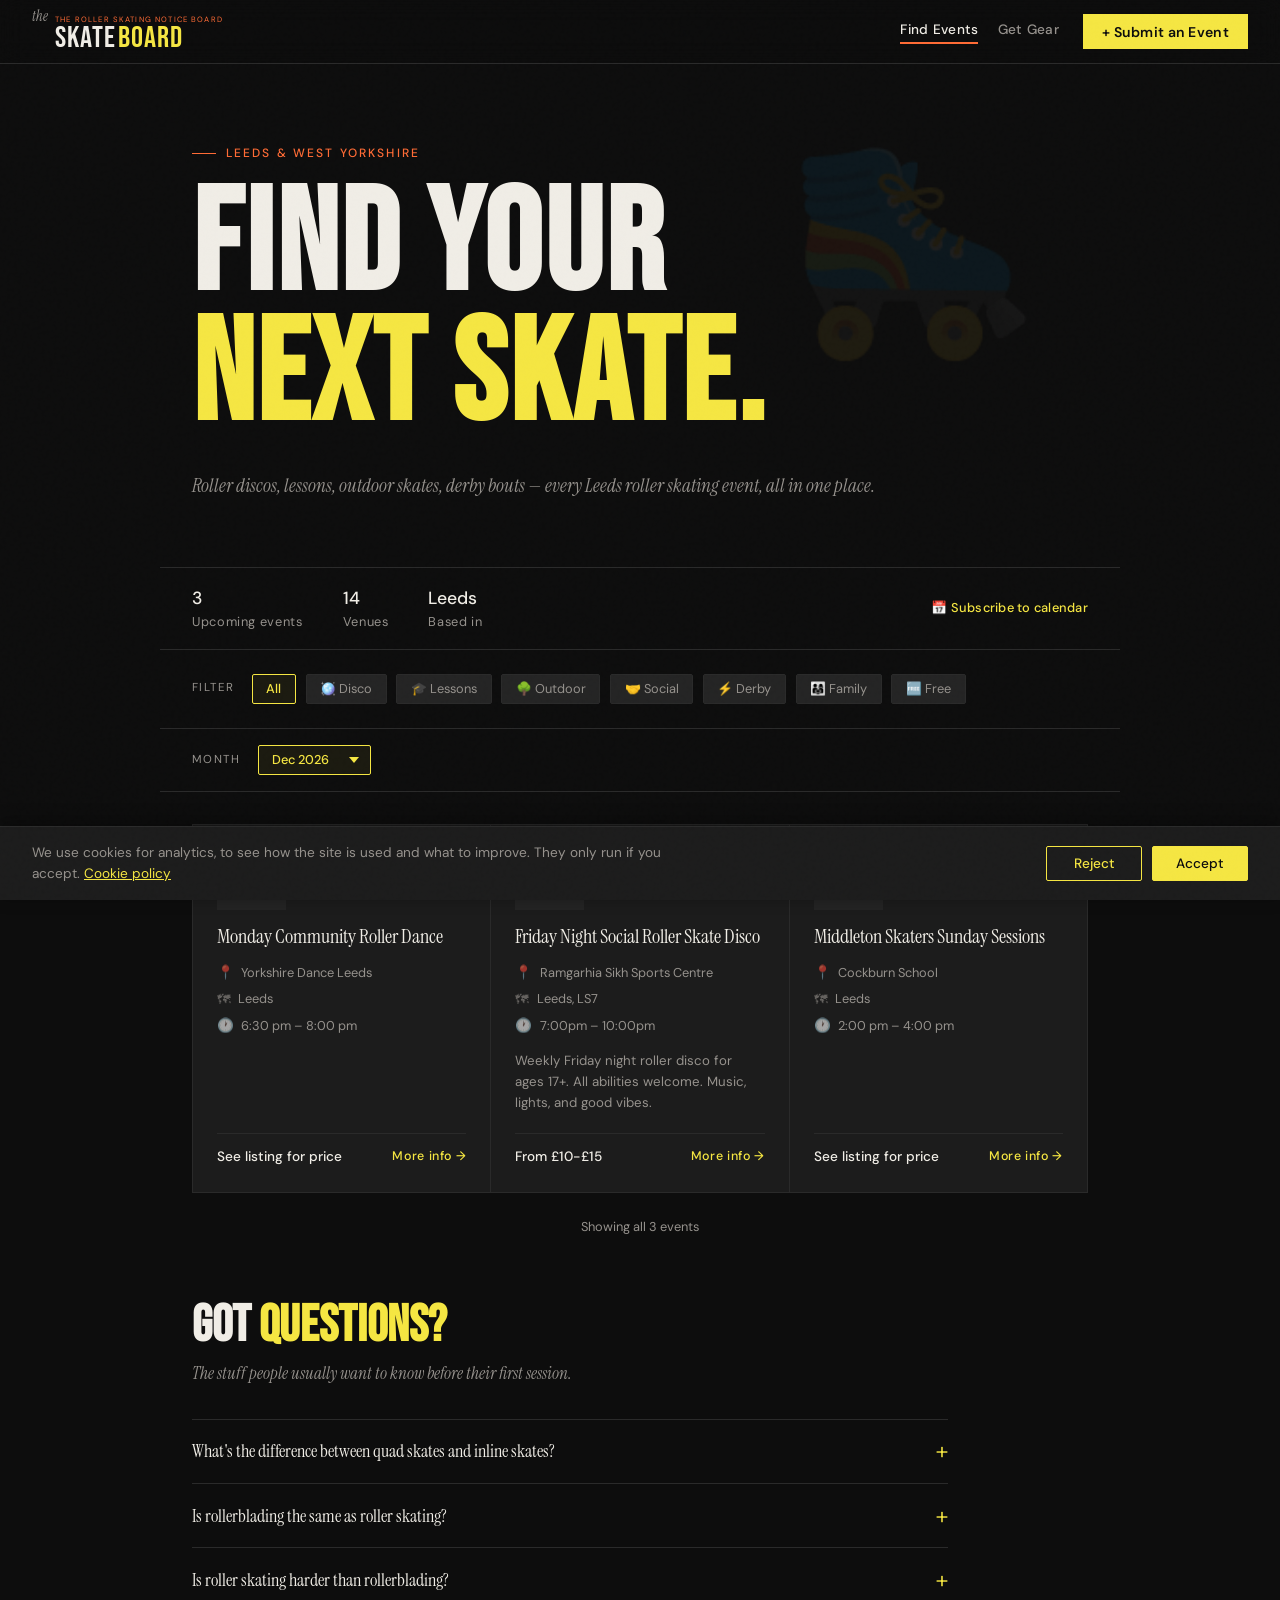
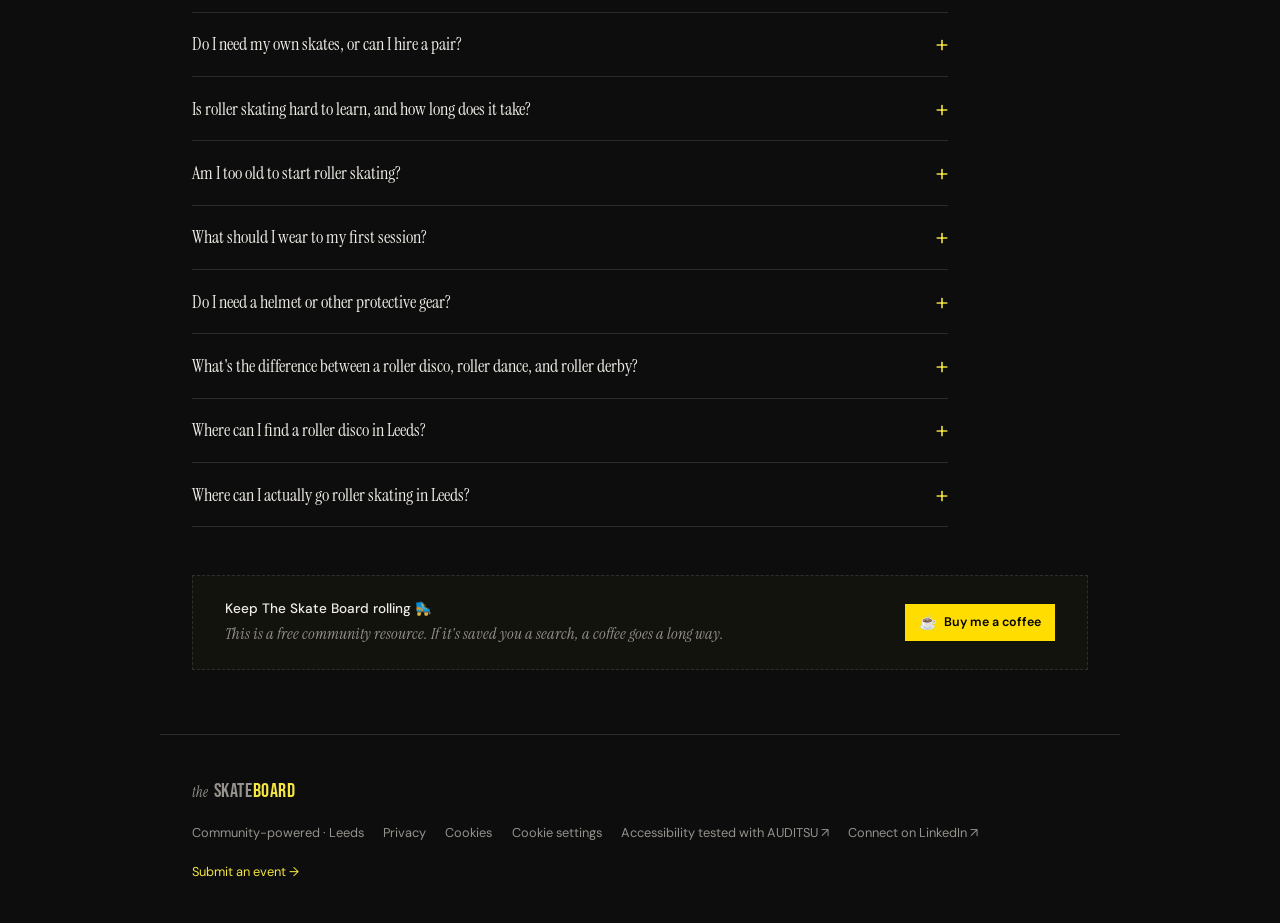
==== commit 0f5950a5: "Add FAQ for "is rollerskating harder than rollerblading" search intent Google's autocomplete/related" ====
--- a/index.html
+++ b/index.html
@@ -37,6 +37,11 @@
         "@type": "Question",
         "name": "Is rollerblading the same as roller skating?",
         "acceptedAnswer": { "@type": "Answer", "text": "Not quite, though the terms get used interchangeably. Rollerblading means skating on inline skates — wheels in a single row, named after the Rollerblade brand. Roller skating, the focus of this site, means quad skates — four wheels, two-by-two — which most people find easier to balance on at low speed, especially as a beginner. If you're coming to a session listed here, you'll be on quads, not blades." }
+      },
+      {
+        "@type": "Question",
+        "name": "Is roller skating harder than rollerblading?",
+        "acceptedAnswer": { "@type": "Answer", "text": "Neither is harder exactly — they reward different skills. Quad skates have a wider wheelbase, so most beginners find them easier to balance on and stop with at low speed, which is part of why they're the standard at lessons and discos. Inline skates take a little more getting used to for balance, but roll faster and more efficiently once you're confident. If you're starting from scratch, most people find quads the gentler introduction." }
       },
       {
         "@type": "Question",
@@ -185,6 +190,10 @@
       <p>Not quite, though the terms get used interchangeably. Rollerblading means skating on inline skates — wheels in a single row, named after the Rollerblade brand. Roller skating, the focus of this site, means quad skates — four wheels, two-by-two — which most people find easier to balance on at low speed, especially as a beginner. If you're coming to a session listed here, you'll be on quads, not blades.</p>
     </details>
     <details class="faq-item">
+      <summary>Is roller skating harder than rollerblading?</summary>
+      <p>Neither is harder exactly — they reward different skills. Quad skates have a wider wheelbase, so most beginners find them easier to balance on and stop with at low speed, which is part of why they're the standard at lessons and discos. Inline skates take a little more getting used to for balance, but roll faster and more efficiently once you're confident. If you're starting from scratch, most people find quads the gentler introduction.</p>
+    </details>
+    <details class="faq-item">
       <summary>Do I need my own skates, or can I hire a pair?</summary>
       <p>You can hire. Most beginner-friendly sessions in Leeds — including taster sessions and lessons — offer skate hire for a small extra fee, so there's nothing to buy before your first go. Once you know you're hooked, our <a href="gear.html">gear page</a> has recommendations for a first pair.</p>
     </details>
